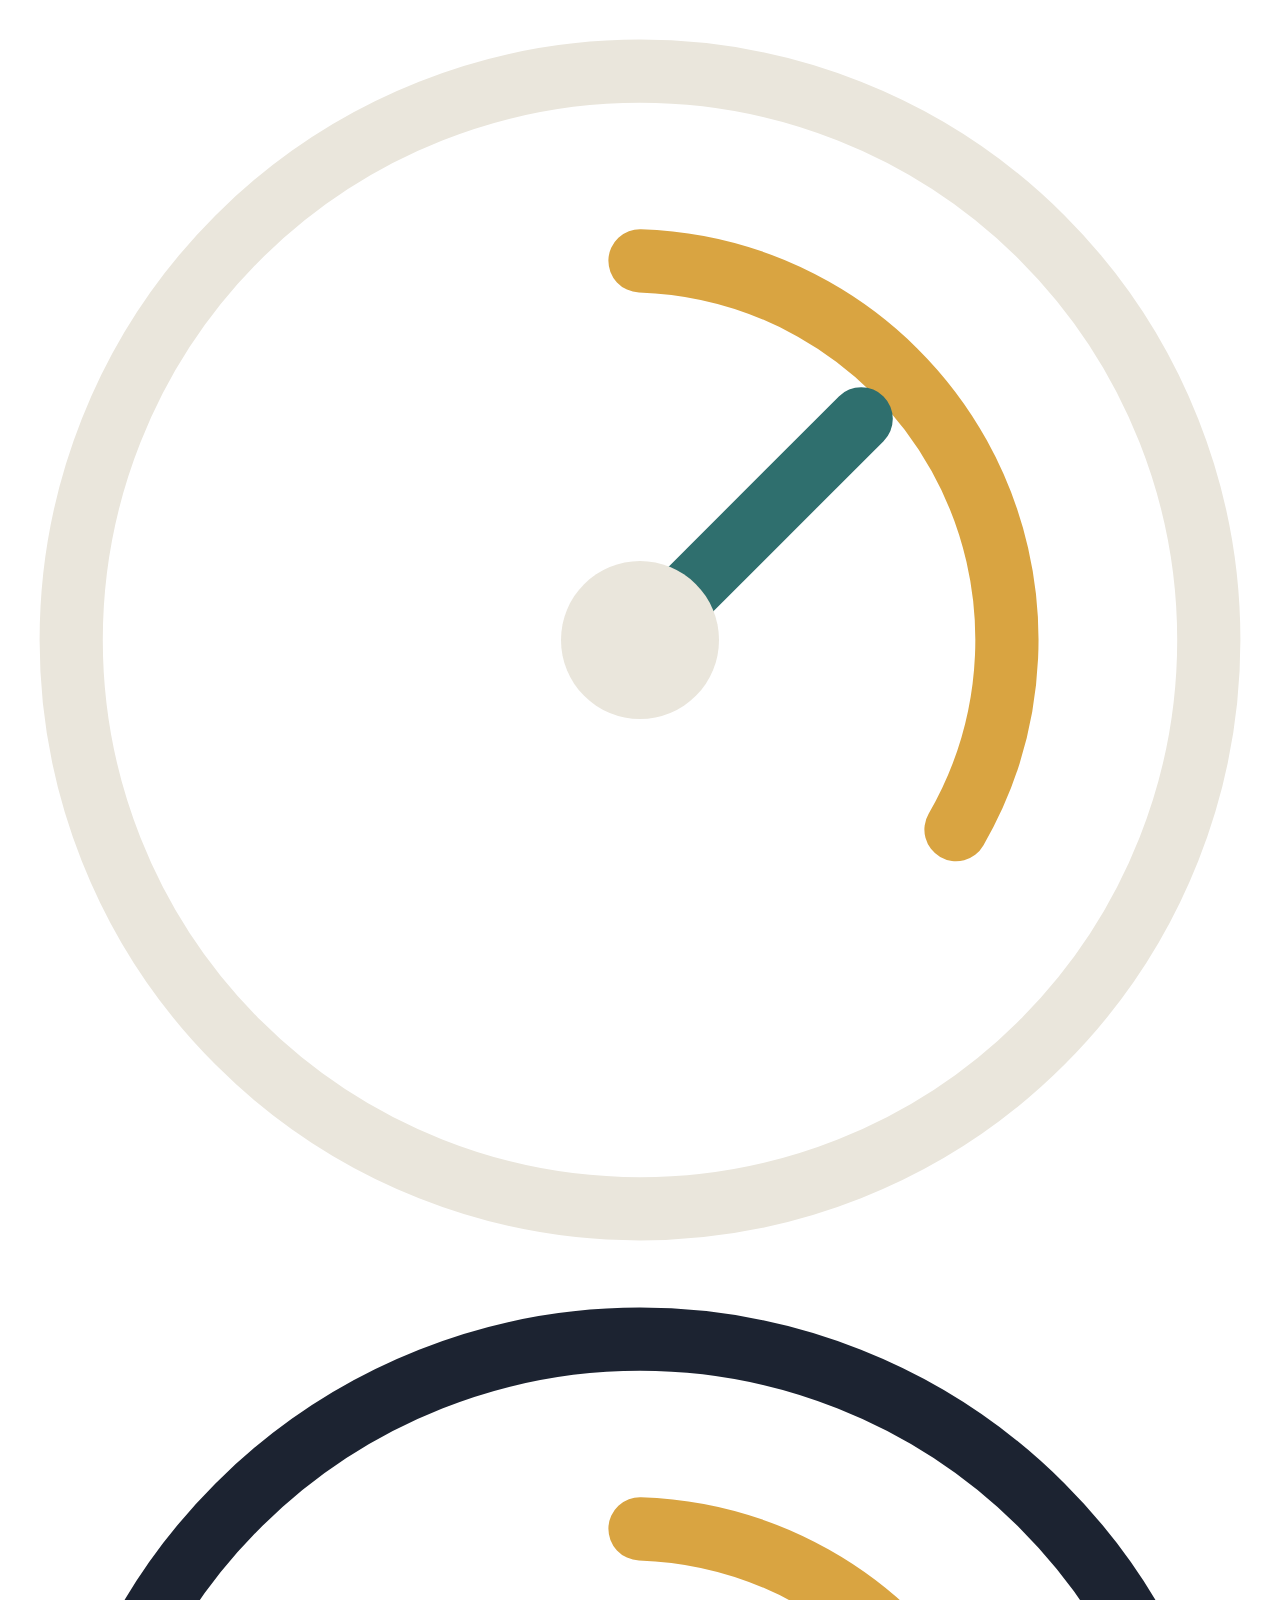
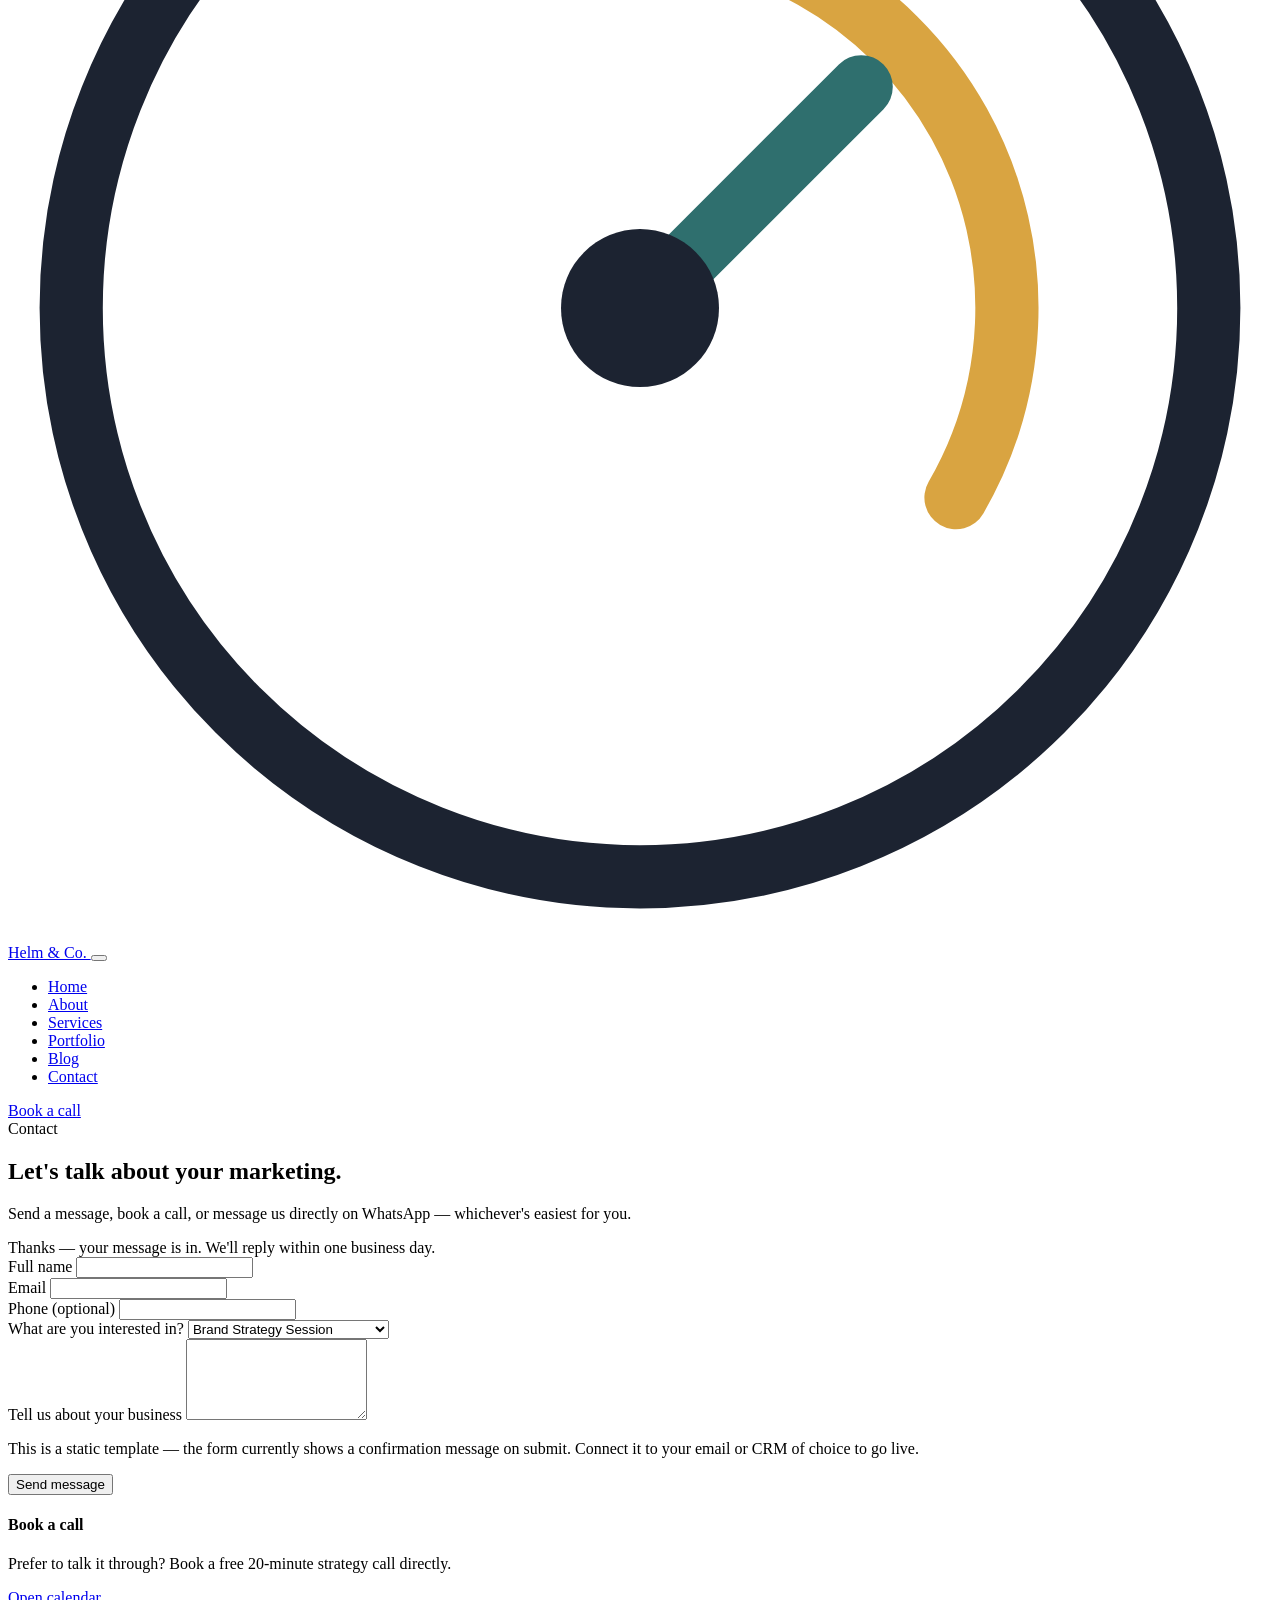
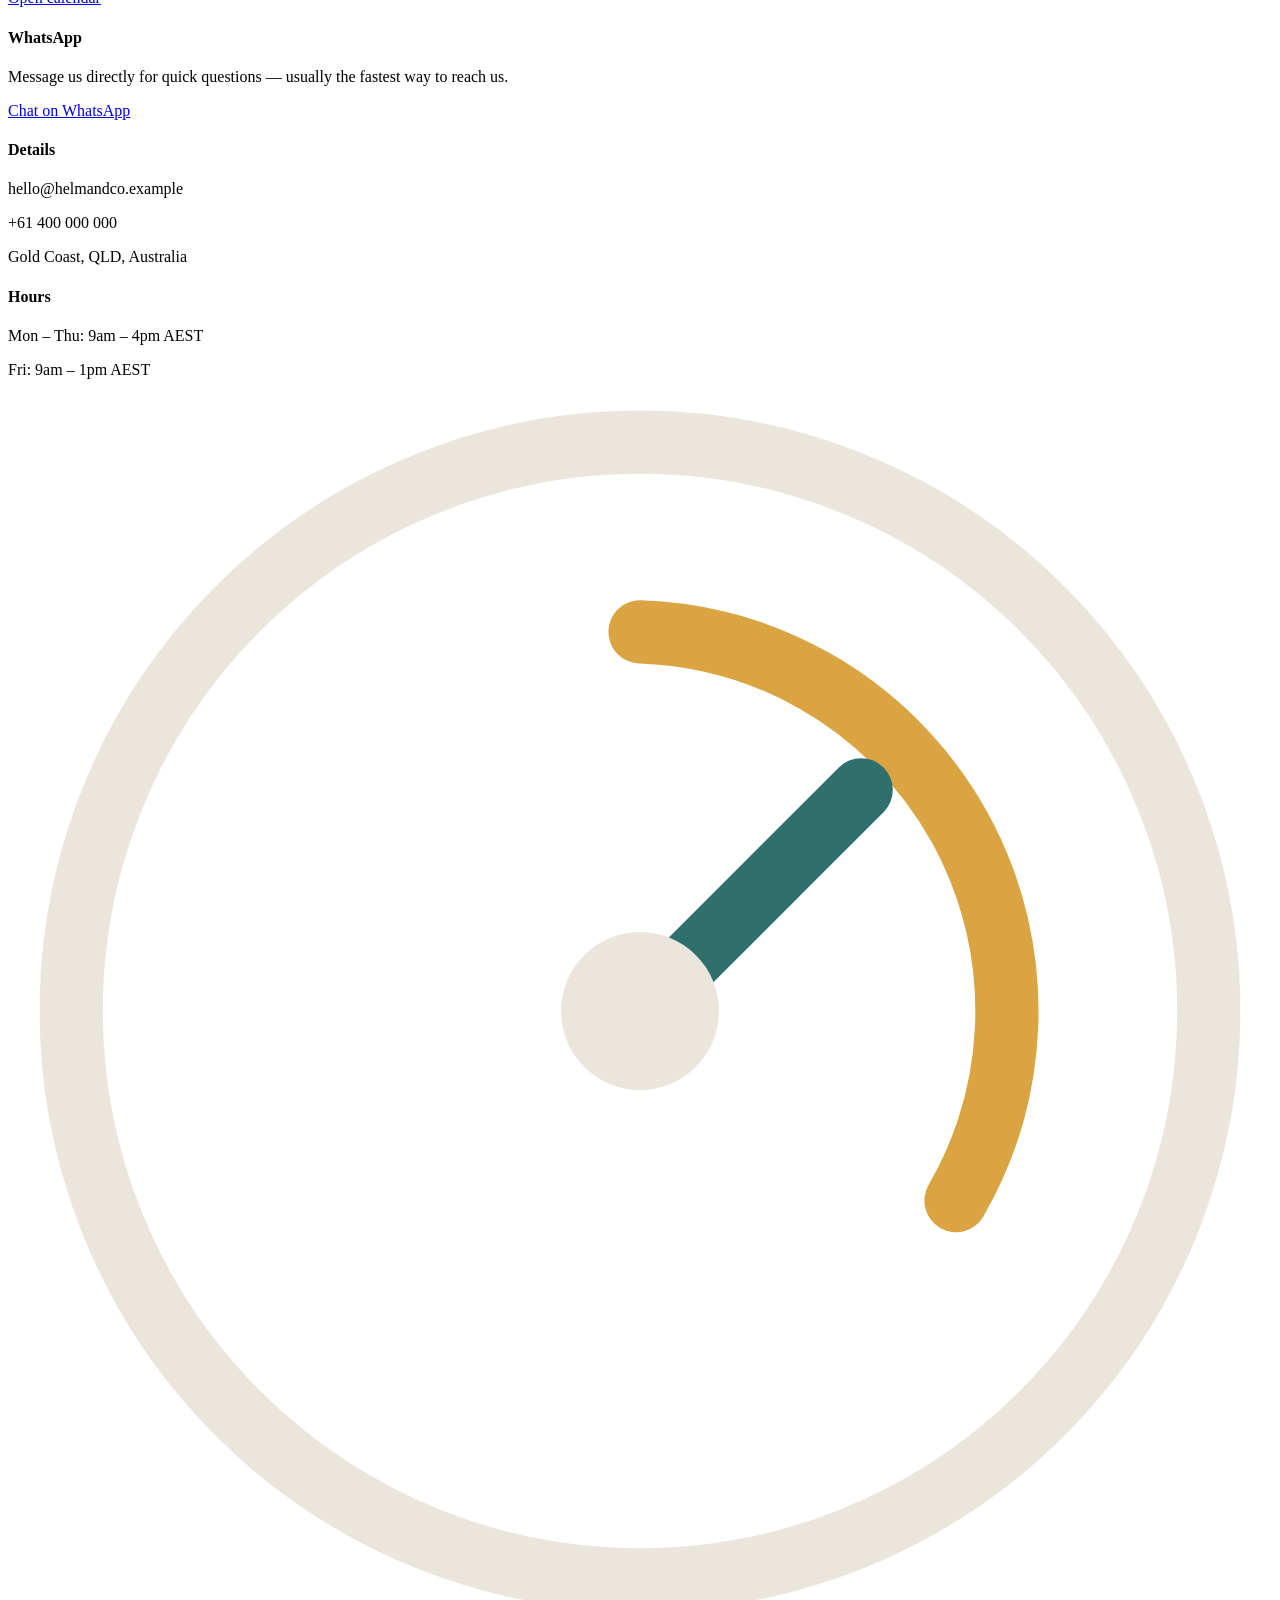
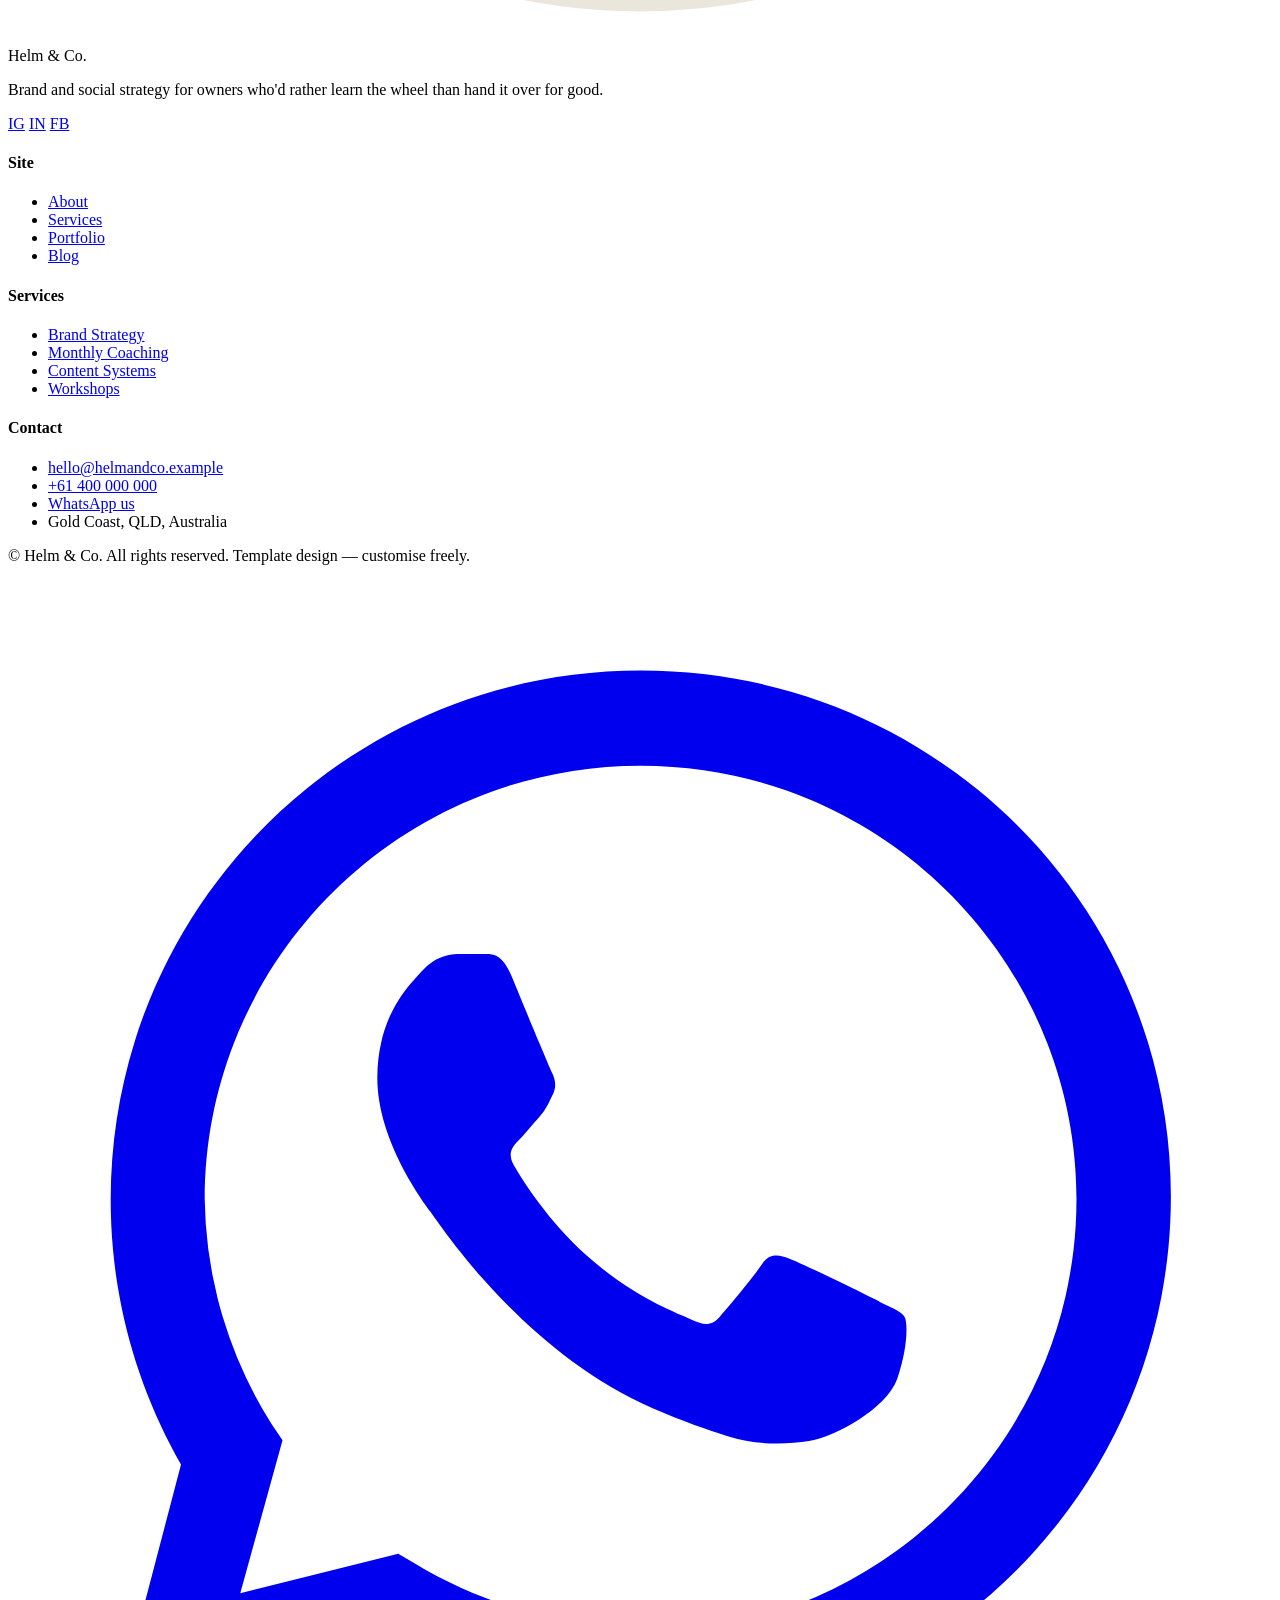
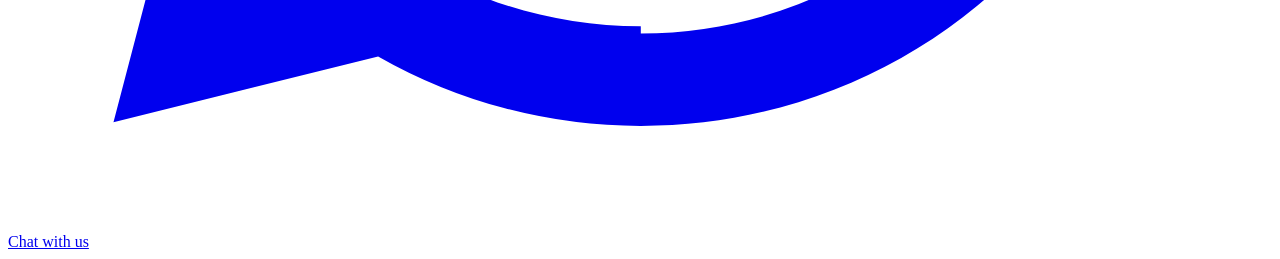
==== contact.html @ 7a627c82 "Add files via upload" ====
<!doctype html>
<html lang="en">
<head>
<meta charset="UTF-8">
<meta name="viewport" content="width=device-width, initial-scale=1.0">
<title>Contact — Helm & Co.</title>
<meta name="description" content="Book a strategy call, send a message, or chat with Helm & Co. on WhatsApp.">
<link rel="preconnect" href="https://fonts.googleapis.com">
<link rel="preconnect" href="https://fonts.gstatic.com" crossorigin>
<link href="https://fonts.googleapis.com/css2?family=Fraunces:opsz,wght@9..144,400..600&family=Inter:wght@400;500;600&family=IBM+Plex+Mono:wght@400;500&display=swap" rel="stylesheet">
<link rel="stylesheet" href="css/styles.css">
<link rel="stylesheet" href="css/motion.css">
</head>
<body>


<div class="curtain" aria-hidden="true">
  <svg class="curtain-mark" viewBox="0 0 40 40" fill="none" xmlns="http://www.w3.org/2000/svg">
    <circle cx="20" cy="20" r="18" stroke="#EAE6DC" stroke-width="2"/>
    <path d="M20 8 A12 12 0 0 1 30 26" stroke="#D9A441" stroke-width="2" stroke-linecap="round"/>
    <line x1="20" y1="20" x2="27" y2="13" stroke="#2F6F6E" stroke-width="2" stroke-linecap="round"/>
    <circle cx="20" cy="20" r="2.5" fill="#EAE6DC"/>
  </svg>
</div>
<header class="site-header">
  <nav class="nav">
    <a href="index.html" class="brand">
      <svg class="brand-mark" viewBox="0 0 40 40" fill="none" xmlns="http://www.w3.org/2000/svg">
        <circle cx="20" cy="20" r="18" stroke="#1C2331" stroke-width="2"/>
        <path d="M20 8 A12 12 0 0 1 30 26" stroke="#D9A441" stroke-width="2" stroke-linecap="round"/>
        <line x1="20" y1="20" x2="27" y2="13" stroke="#2F6F6E" stroke-width="2" stroke-linecap="round"/>
        <circle cx="20" cy="20" r="2.5" fill="#1C2331"/>
      </svg>
      Helm&nbsp;&amp;&nbsp;Co.
    </a>
    <button class="nav-toggle" aria-label="Toggle menu" aria-expanded="false"><span></span></button>
    <ul class="nav-links">
      <li><a href="index.html">Home</a></li>
      <li><a href="about.html">About</a></li>
      <li><a href="services.html">Services</a></li>
      <li><a href="portfolio.html">Portfolio</a></li>
      <li><a href="blog.html">Blog</a></li>
      <li><a href="contact.html" aria-current="page">Contact</a></li>
    </ul>
    <div class="nav-actions"><a href="contact.html" class="btn btn-primary nav-cta">Book a call</a></div>
  </nav>
</header>

<main>
  <section class="page-header">
    <div class="container">
      <span class="breadcrumb">Contact</span>
      <h1>Let's talk about your marketing.</h1>
      <p class="lede">Send a message, book a call, or message us directly on WhatsApp — whichever's easiest for you.</p>
    </div>
  </section>

  <section>
    <div class="container contact-grid">
      <div>
        <div id="form-success" class="form-success" role="status">Thanks — your message is in. We'll reply within one business day.</div>
        <form id="contact-form" novalidate>
          <div class="form-field">
            <label for="name">Full name</label>
            <input type="text" id="name" name="name" required autocomplete="name">
          </div>
          <div class="form-field">
            <label for="email">Email</label>
            <input type="email" id="email" name="email" required autocomplete="email">
          </div>
          <div class="form-field">
            <label for="phone">Phone (optional)</label>
            <input type="tel" id="phone" name="phone" autocomplete="tel">
          </div>
          <div class="form-field">
            <label for="interest">What are you interested in?</label>
            <select id="interest" name="interest">
              <option>Brand Strategy Session</option>
              <option>Monthly Coaching</option>
              <option>Content Systems &amp; Templates</option>
              <option>Marketing Audit</option>
              <option>Done-With-You Campaign</option>
              <option>Team Workshop</option>
              <option>Not sure yet</option>
            </select>
          </div>
          <div class="form-field">
            <label for="message">Tell us about your business</label>
            <textarea id="message" name="message" rows="5" required></textarea>
          </div>
          <p class="form-note">This is a static template — the form currently shows a confirmation message on submit. Connect it to your email or CRM of choice to go live.</p>
          <button type="submit" class="btn btn-primary btn-block">Send message</button>
        </form>
      </div>

      <div>
        <div class="info-card">
          <h4>Book a call</h4>
          <p>Prefer to talk it through? Book a free 20-minute strategy call directly.</p>
          <a href="#" class="btn btn-gold btn-block">Open calendar</a>
        </div>
        <div class="info-card">
          <h4>WhatsApp</h4>
          <p>Message us directly for quick questions — usually the fastest way to reach us.</p>
          <a href="https://wa.me/61400000000?text=Hi%20Helm%20%26%20Co.%2C%20I%27d%20like%20to%20chat%20about%20my%20marketing." class="btn btn-whatsapp btn-block" target="_blank" rel="noopener">Chat on WhatsApp</a>
        </div>
        <div class="info-card">
          <h4>Details</h4>
          <p style="margin-bottom:0.4em;">hello@helmandco.example</p>
          <p style="margin-bottom:0.4em;">+61 400 000 000</p>
          <p style="margin-bottom:0;">Gold Coast, QLD, Australia</p>
        </div>
        <div class="info-card">
          <h4>Hours</h4>
          <p style="margin-bottom:0.3em;">Mon – Thu: 9am – 4pm AEST</p>
          <p style="margin-bottom:0;">Fri: 9am – 1pm AEST</p>
        </div>
      </div>
    </div>
  </section>
</main>

<footer class="site-footer">
  <div class="container footer-grid">
    <div>
      <div class="brand" style="color: var(--stone); margin-bottom: 1rem;">
        <svg class="brand-mark" viewBox="0 0 40 40" fill="none" xmlns="http://www.w3.org/2000/svg">
          <circle cx="20" cy="20" r="18" stroke="#EAE6DC" stroke-width="2"/>
          <path d="M20 8 A12 12 0 0 1 30 26" stroke="#D9A441" stroke-width="2" stroke-linecap="round"/>
          <line x1="20" y1="20" x2="27" y2="13" stroke="#2F6F6E" stroke-width="2" stroke-linecap="round"/>
          <circle cx="20" cy="20" r="2.5" fill="#EAE6DC"/>
        </svg>
        Helm &amp; Co.
      </div>
      <p>Brand and social strategy for owners who'd rather learn the wheel than hand it over for good.</p>
      <div class="social-row">
        <a href="#" aria-label="Instagram">IG</a>
        <a href="#" aria-label="LinkedIn">IN</a>
        <a href="#" aria-label="Facebook">FB</a>
      </div>
    </div>
    <div>
      <h4>Site</h4>
      <ul class="footer-links">
        <li><a href="about.html">About</a></li>
        <li><a href="services.html">Services</a></li>
        <li><a href="portfolio.html">Portfolio</a></li>
        <li><a href="blog.html">Blog</a></li>
      </ul>
    </div>
    <div>
      <h4>Services</h4>
      <ul class="footer-links">
        <li><a href="services.html">Brand Strategy</a></li>
        <li><a href="services.html">Monthly Coaching</a></li>
        <li><a href="services.html">Content Systems</a></li>
        <li><a href="services.html">Workshops</a></li>
      </ul>
    </div>
    <div>
      <h4>Contact</h4>
      <ul class="footer-links">
        <li><a href="mailto:hello@helmandco.example">hello@helmandco.example</a></li>
        <li><a href="tel:+61400000000">+61 400 000 000</a></li>
        <li><a href="https://wa.me/61400000000" target="_blank" rel="noopener">WhatsApp us</a></li>
        <li>Gold Coast, QLD, Australia</li>
      </ul>
    </div>
  </div>
  <div class="container footer-bottom">
    <span>© <span id="year"></span> Helm &amp; Co. All rights reserved.</span>
    <span>Template design — customise freely.</span>
  </div>
</footer>

<a class="whatsapp-float" href="https://wa.me/61400000000?text=Hi%20Helm%20%26%20Co.%2C%20I%27d%20like%20to%20chat%20about%20my%20marketing." target="_blank" rel="noopener" aria-label="Chat on WhatsApp">
  <svg viewBox="0 0 32 32" fill="currentColor"><path d="M16.02 2.67C8.6 2.67 2.6 8.66 2.6 16.07c0 2.44.65 4.72 1.78 6.7L2.67 29.3l6.7-1.67a13.4 13.4 0 006.65 1.76c7.43 0 13.42-6 13.42-13.4S23.45 2.67 16.02 2.67zm0 24.2c-2.1 0-4.05-.58-5.73-1.6l-.41-.24-4 1 1.07-3.87-.27-.4a10.9 10.9 0 01-1.7-5.7c0-6.05 4.93-10.98 11.04-10.98 6.1 0 11.03 4.93 11.03 10.98 0 6.06-4.93 10.99-11.03 10.99zm6.03-8.23c-.33-.17-1.95-.96-2.25-1.07-.3-.11-.52-.17-.74.17-.22.33-.85 1.07-1.04 1.29-.19.22-.38.24-.71.08-.33-.17-1.4-.51-2.66-1.63-.98-.87-1.65-1.95-1.84-2.28-.19-.33-.02-.5.15-.67.15-.15.33-.38.5-.57.17-.19.22-.33.33-.55.11-.22.06-.41-.03-.58-.08-.17-.74-1.77-1.01-2.42-.27-.64-.54-.55-.74-.56h-.63c-.22 0-.58.08-.88.41-.3.33-1.15 1.12-1.15 2.73 0 1.6 1.18 3.16 1.34 3.38.17.22 2.32 3.55 5.63 4.98.79.34 1.4.55 1.88.7.79.25 1.51.21 2.08.13.63-.1 1.95-.8 2.23-1.57.27-.77.27-1.43.19-1.57-.08-.14-.3-.22-.63-.38z"/></svg>
  <span class="wa-text">Chat with us</span>
</a>

<script src="js/script.js"></script>
<script src="js/motion.js"></script>
</body>
</html>
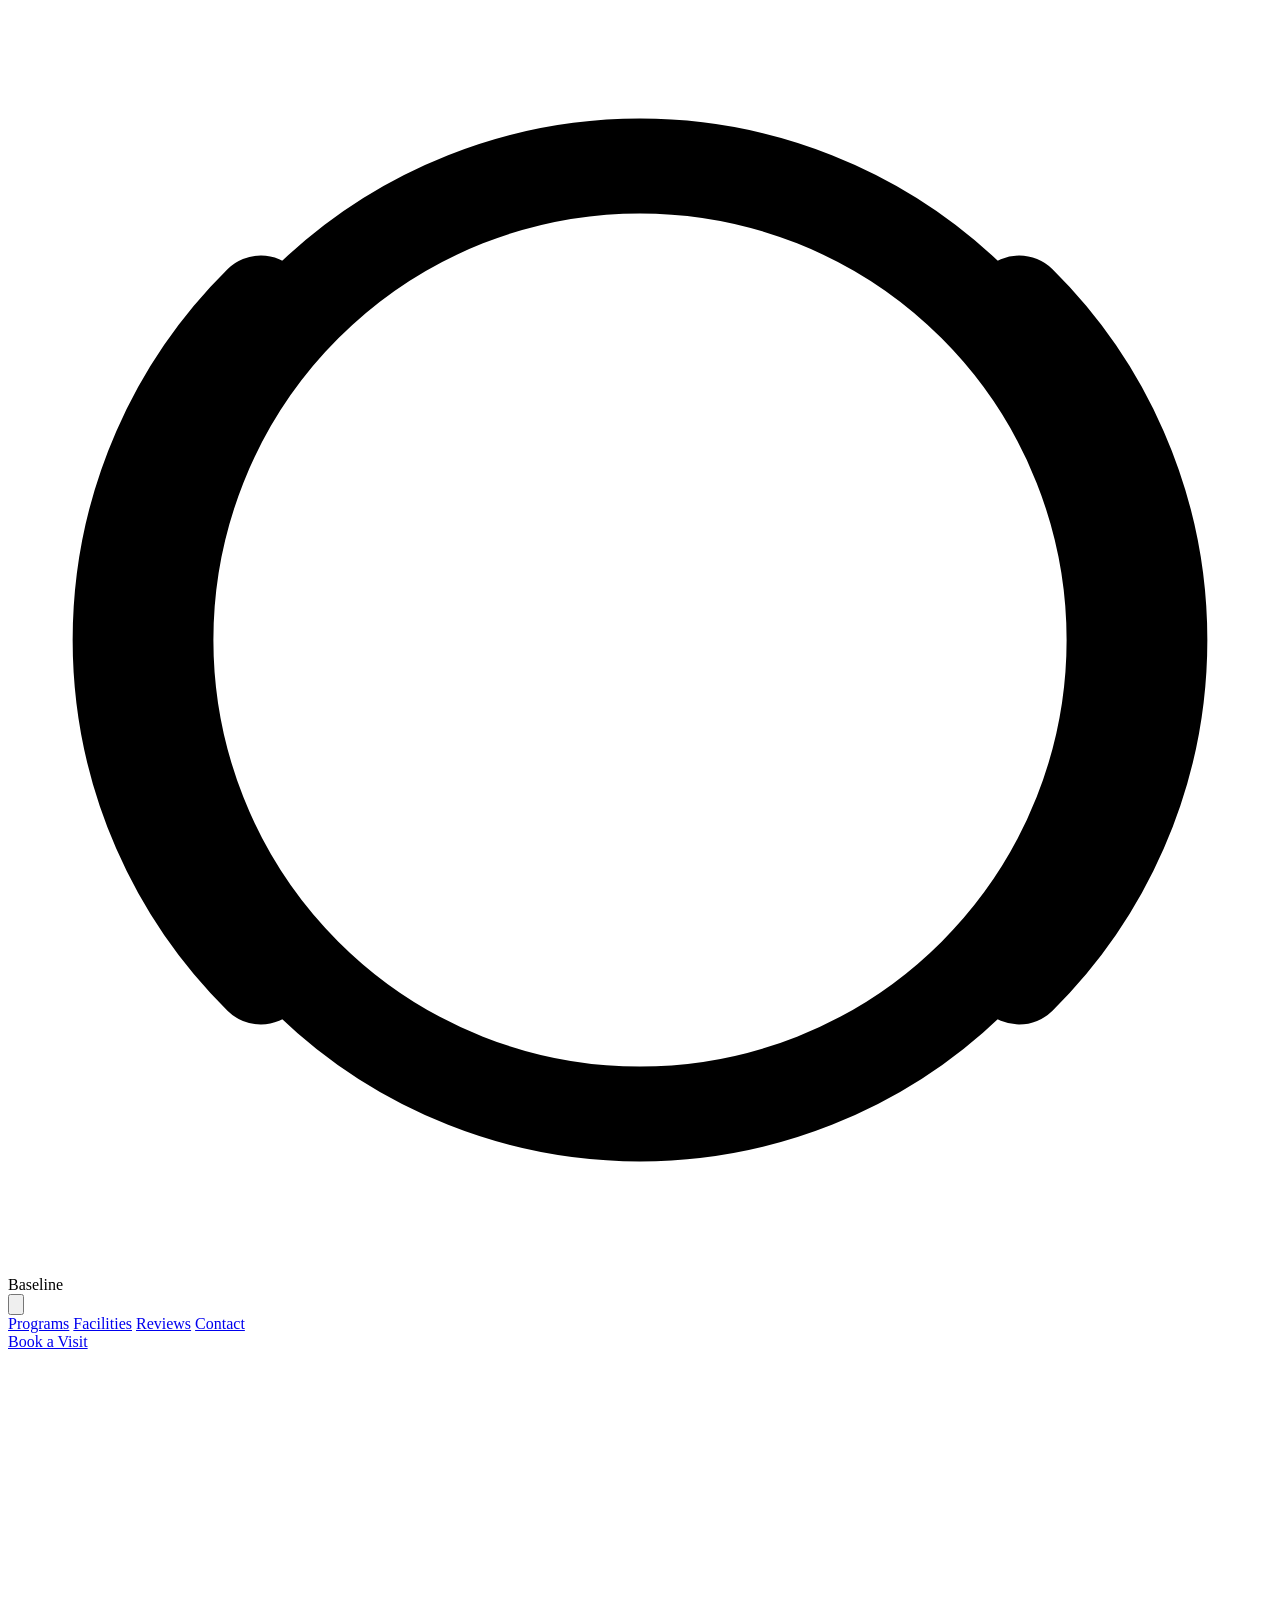
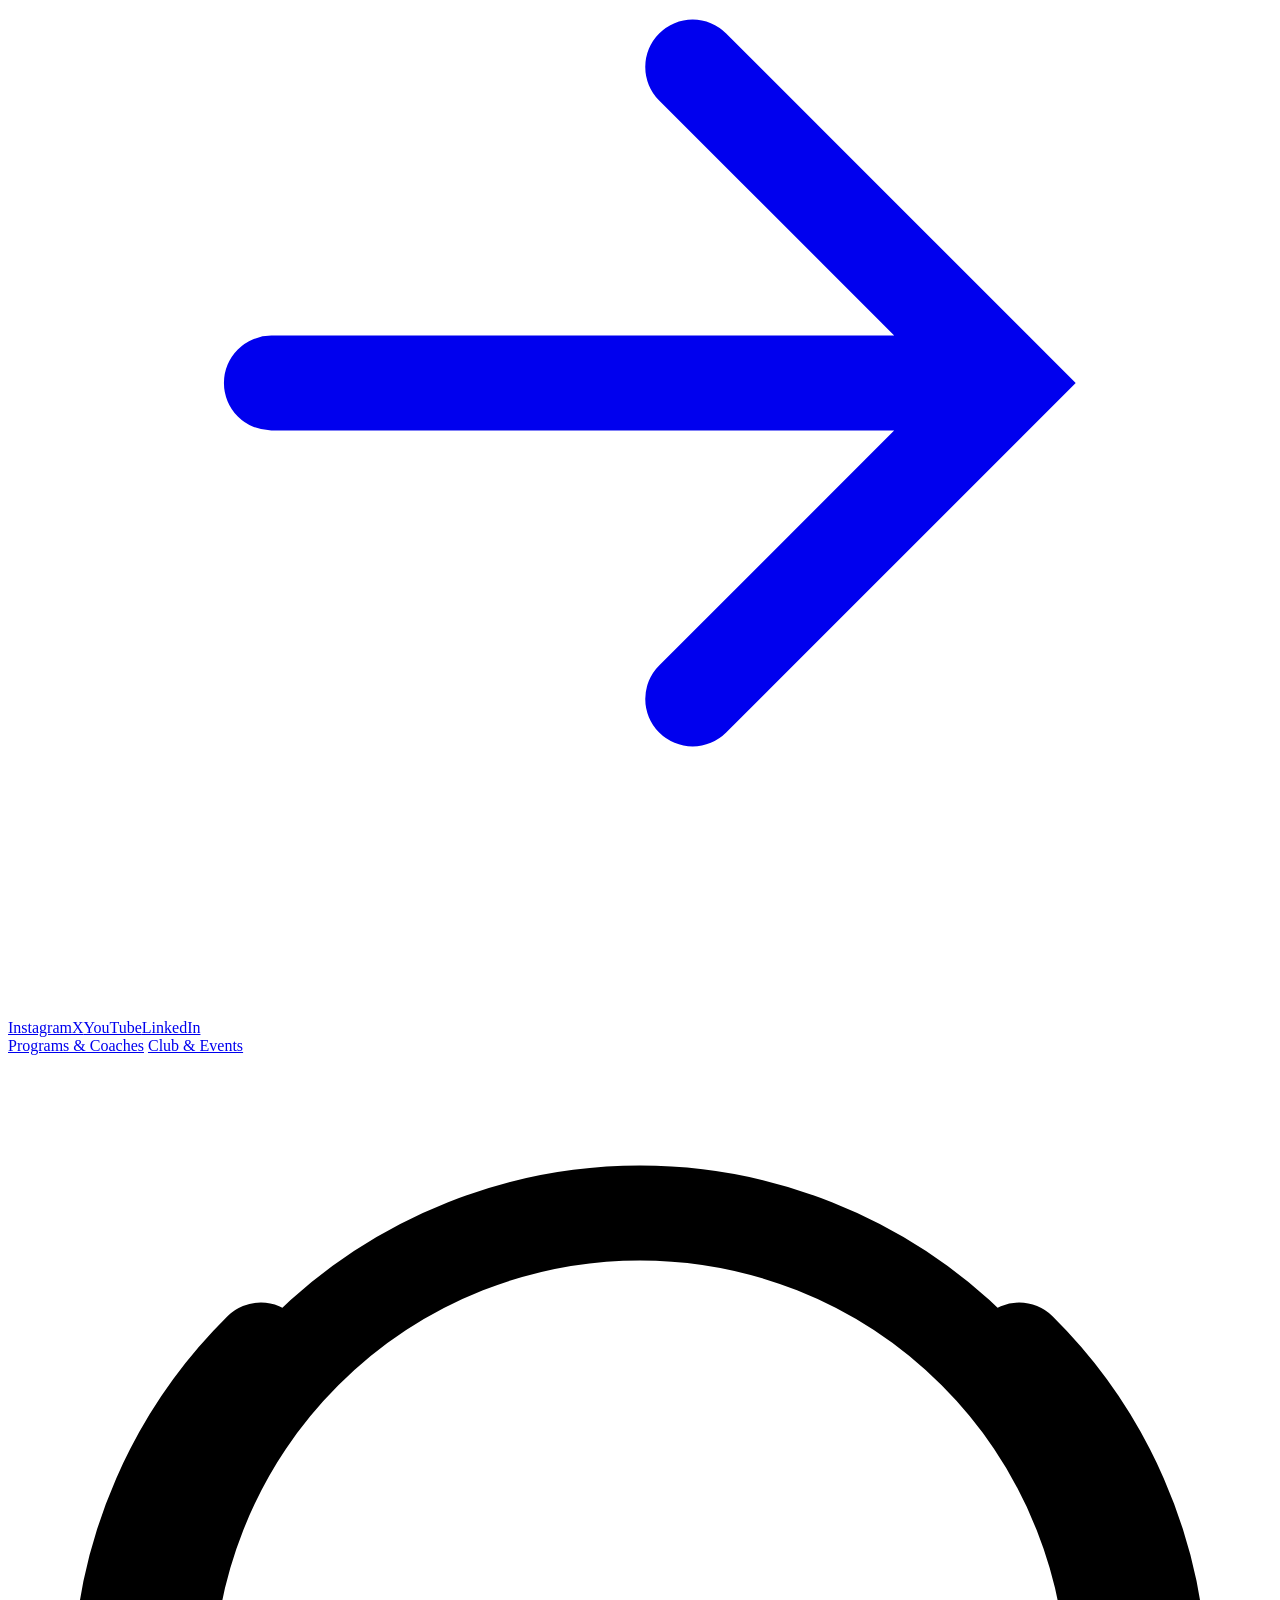
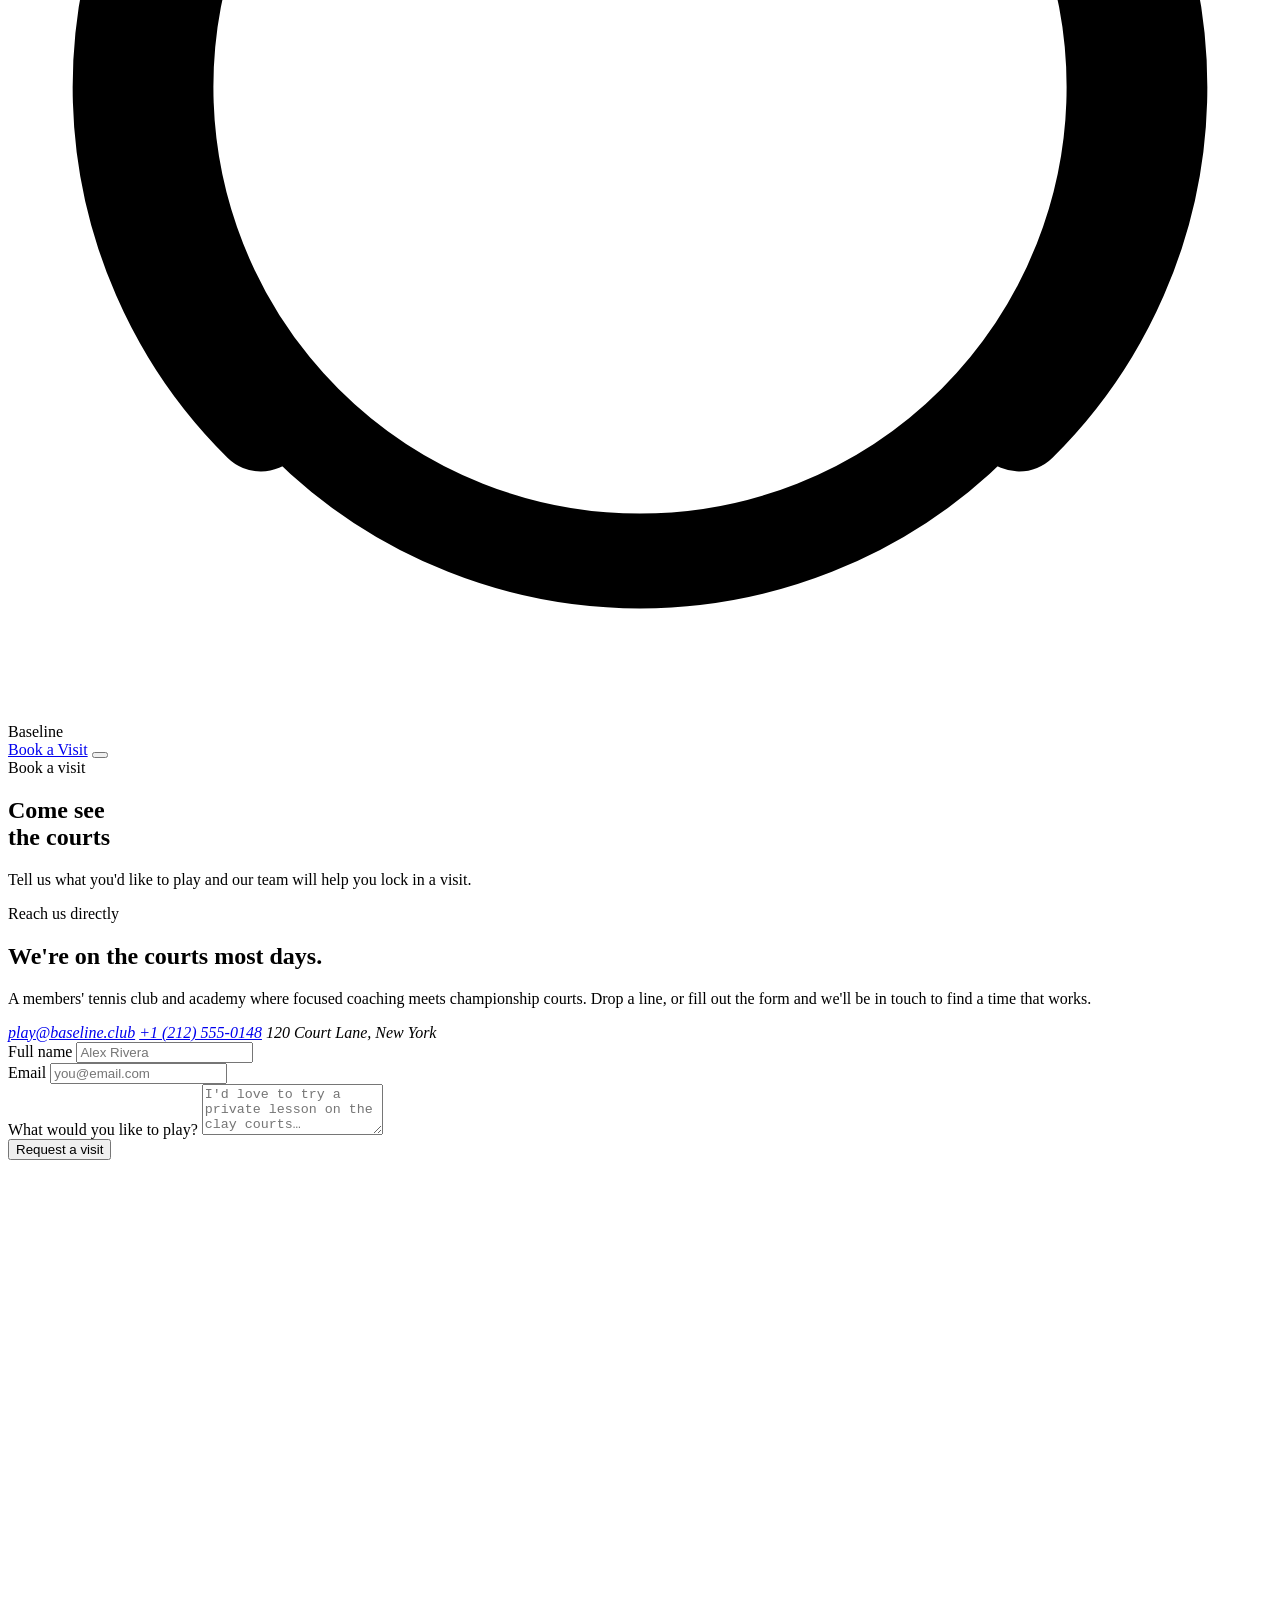
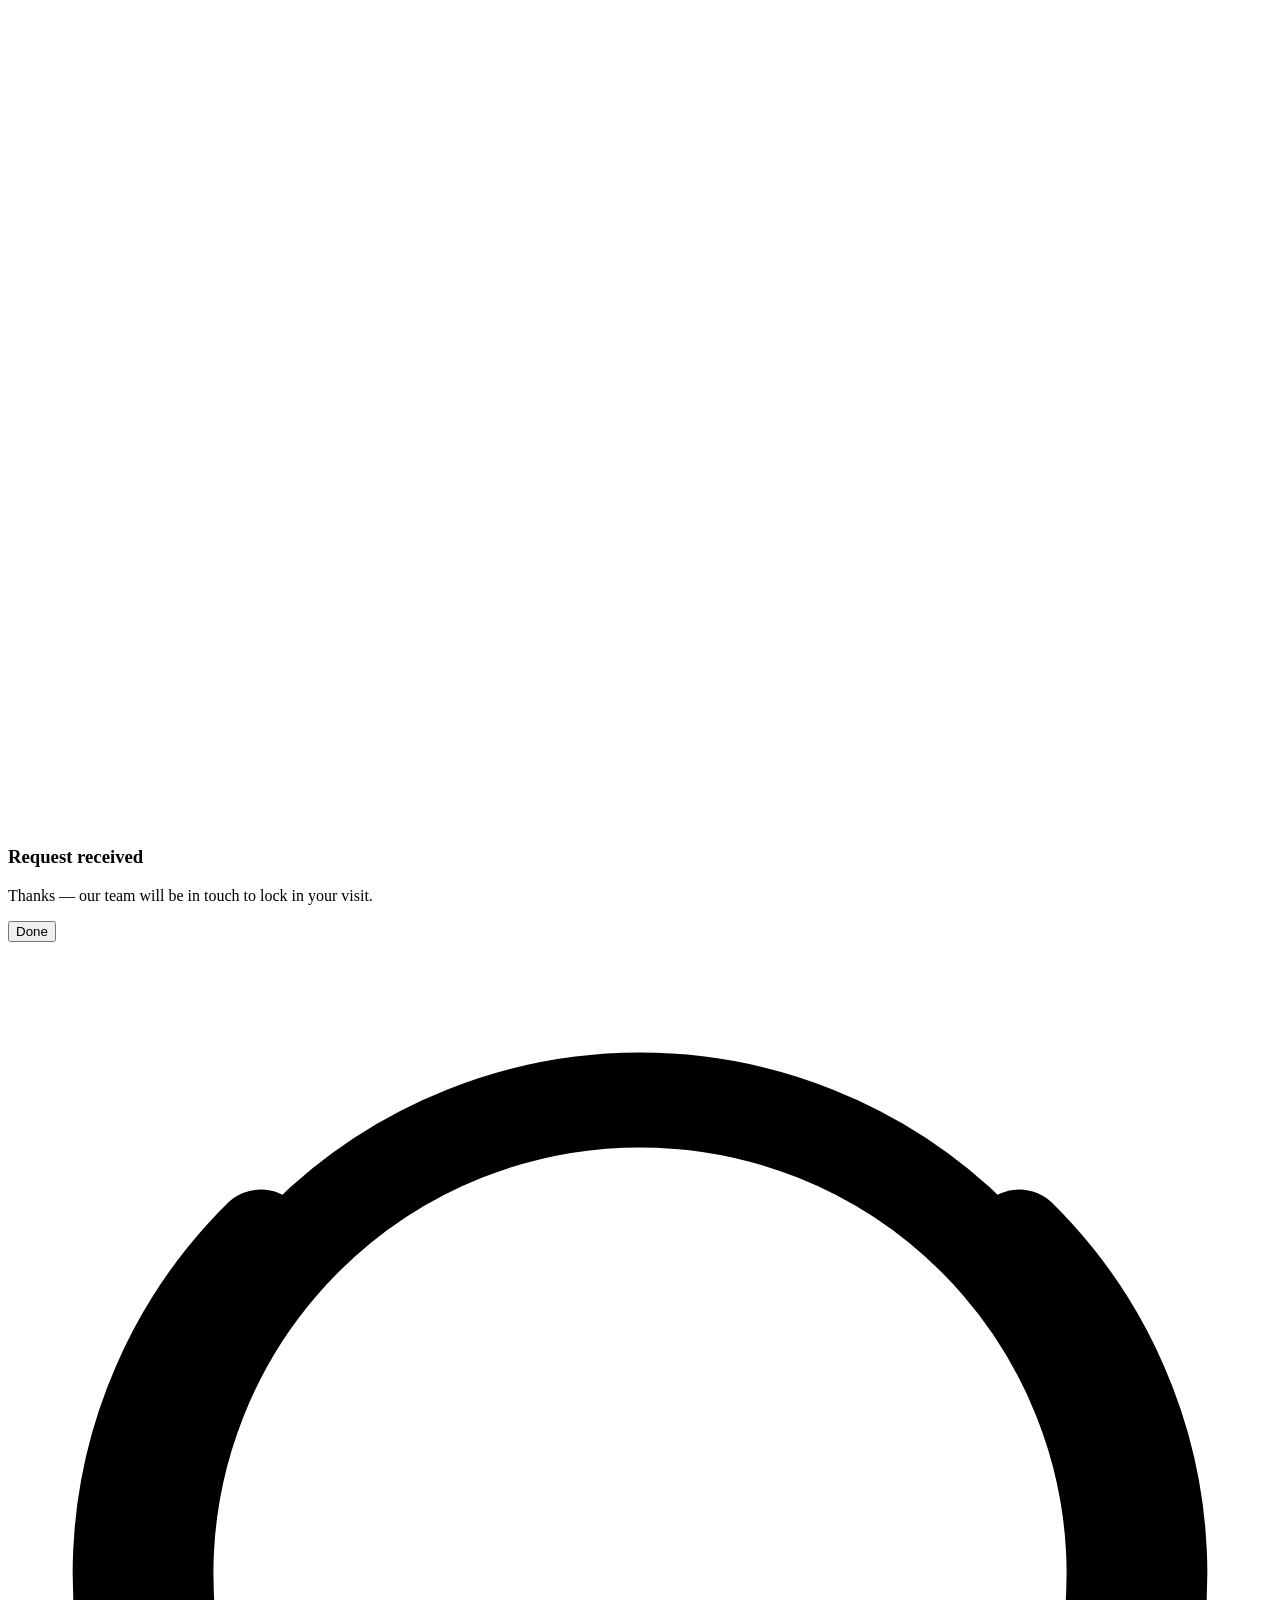
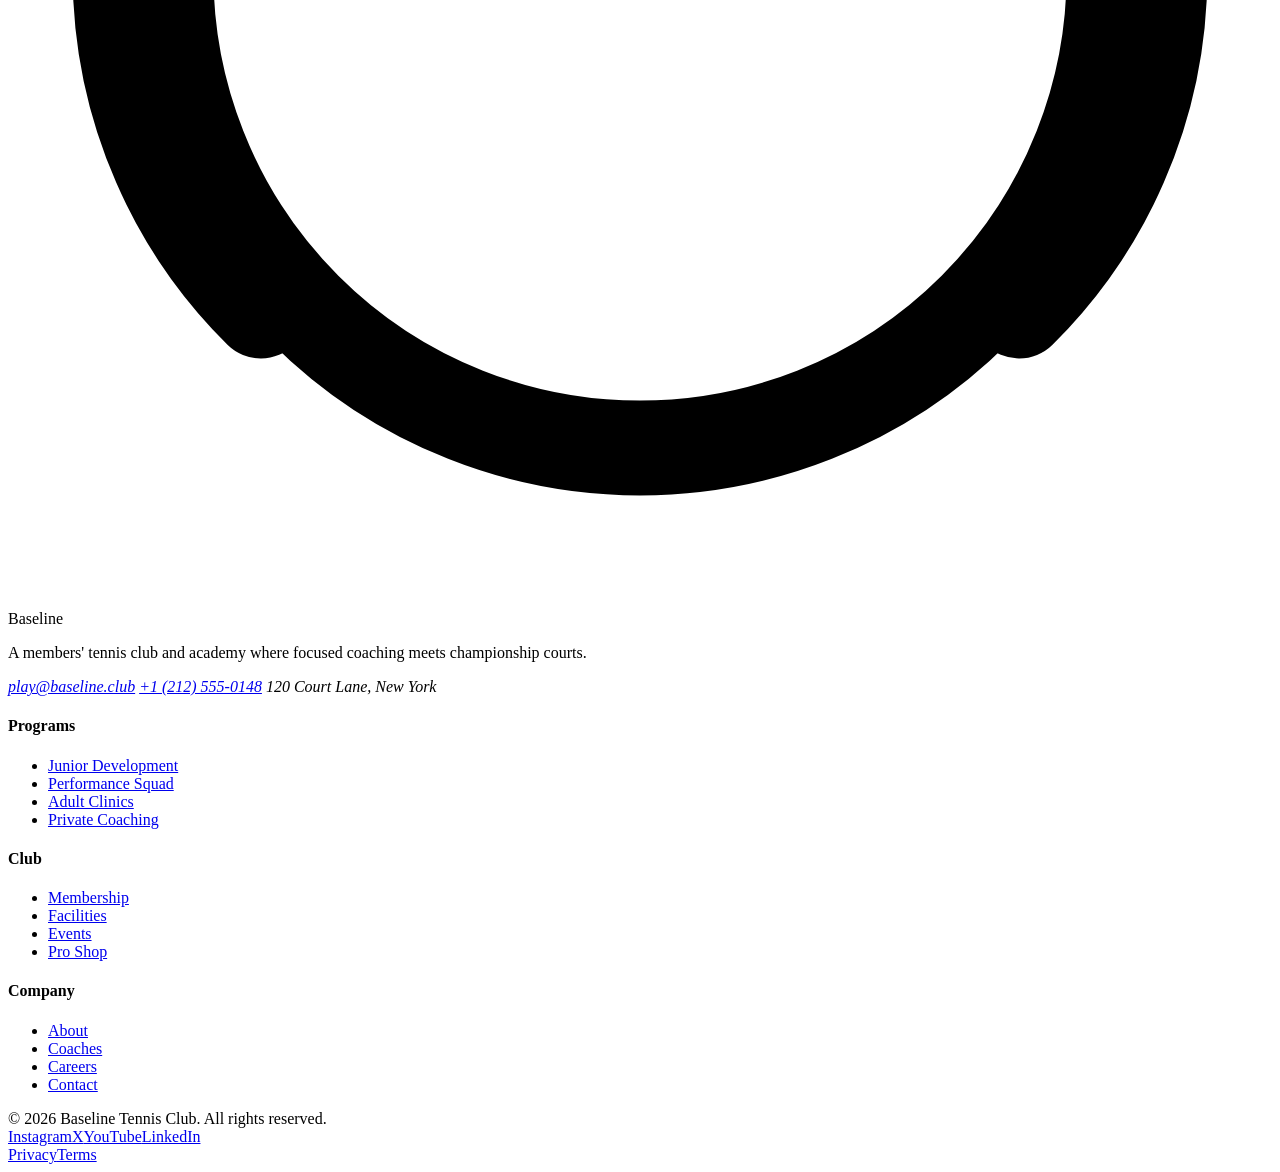
==== commit 5376e1de: "Add files via upload" ====
--- a/contact.html
+++ b/contact.html
@@ -1,184 +1,199 @@
 <!doctype html>
 <html lang="en">
 <head>
-<meta charset="UTF-8">
-<meta name="viewport" content="width=device-width, initial-scale=1.0">
-<title>Contact — Helm & Co.</title>
-<meta name="description" content="Book a strategy call, send a message, or chat with Helm & Co. on WhatsApp.">
+<meta charset="utf-8">
+<meta name="viewport" content="width=device-width, initial-scale=1">
+<title>Book a Visit — Baseline Tennis Club</title>
+<meta name="description" content="Come see the courts at Baseline Tennis Club & Academy.">
 <link rel="preconnect" href="https://fonts.googleapis.com">
-<link rel="preconnect" href="https://fonts.gstatic.com" crossorigin>
-<link href="https://fonts.googleapis.com/css2?family=Fraunces:opsz,wght@9..144,400..600&family=Inter:wght@400;500;600&family=IBM+Plex+Mono:wght@400;500&display=swap" rel="stylesheet">
-<link rel="stylesheet" href="css/styles.css">
-<link rel="stylesheet" href="css/motion.css">
+<link href="https://fonts.googleapis.com/css2?family=Onest:wght@400;500&display=swap" rel="stylesheet">
+<link rel="stylesheet" href="css/style.css">
+<script type="importmap">
+{ "imports": { "lenis": "https://cdn.jsdelivr.net/npm/lenis@1.1.18/+esm" } }
+</script>
 </head>
 <body>
 
-
-<div class="curtain" aria-hidden="true">
-  <svg class="curtain-mark" viewBox="0 0 40 40" fill="none" xmlns="http://www.w3.org/2000/svg">
-    <circle cx="20" cy="20" r="18" stroke="#EAE6DC" stroke-width="2"/>
-    <path d="M20 8 A12 12 0 0 1 30 26" stroke="#D9A441" stroke-width="2" stroke-linecap="round"/>
-    <line x1="20" y1="20" x2="27" y2="13" stroke="#2F6F6E" stroke-width="2" stroke-linecap="round"/>
-    <circle cx="20" cy="20" r="2.5" fill="#EAE6DC"/>
-  </svg>
+<div class="menu-overlay">
+  <div class="backdrop"></div>
+  <div class="menu-panel">
+    <div class="menu-inner">
+      <div class="menu-top">
+        <div class="brand" style="flex:none;">
+          <svg viewBox="0 0 24 24" fill="none" stroke="currentColor" stroke-width="1.8" stroke-linecap="round"><circle cx="12" cy="12" r="9"/><path d="M4.8 5.6A9 9 0 0 0 4.8 18.4"/><path d="M19.2 5.6a9 9 0 0 1 0 12.8"/></svg>
+          Baseline
+        </div>
+        <button class="menu-close" data-close-menu aria-label="Close menu">
+          <svg viewBox="0 0 24 24" fill="none" stroke="currentColor" stroke-width="1.8" stroke-linecap="round"><path d="M6 6l12 12M18 6L6 18"/></svg>
+        </button>
+      </div>
+      <nav class="menu-nav">
+        <a href="programs.html" data-nav-link>Programs</a>
+        <a href="facilities.html" data-nav-link>Facilities</a>
+        <a href="testimonials.html" data-nav-link>Reviews</a>
+        <a href="contact.html" data-nav-link>Contact</a>
+      </nav>
+      <div class="menu-bottom">
+        <a class="pill-btn light" href="contact.html">
+          Book a Visit
+          <svg viewBox="0 0 24 24" fill="none" stroke="currentColor" stroke-width="1.8" stroke-linecap="round"><path d="M5 12h14M13 6l6 6-6 6"/></svg>
+        </a>
+        <nav class="menu-social">
+          <a href="#instagram">Instagram</a><a href="#x">X</a><a href="#youtube">YouTube</a><a href="#linkedin">LinkedIn</a>
+        </nav>
+      </div>
+    </div>
+  </div>
 </div>
-<header class="site-header">
-  <nav class="nav">
-    <a href="index.html" class="brand">
-      <svg class="brand-mark" viewBox="0 0 40 40" fill="none" xmlns="http://www.w3.org/2000/svg">
-        <circle cx="20" cy="20" r="18" stroke="#1C2331" stroke-width="2"/>
-        <path d="M20 8 A12 12 0 0 1 30 26" stroke="#D9A441" stroke-width="2" stroke-linecap="round"/>
-        <line x1="20" y1="20" x2="27" y2="13" stroke="#2F6F6E" stroke-width="2" stroke-linecap="round"/>
-        <circle cx="20" cy="20" r="2.5" fill="#1C2331"/>
-      </svg>
-      Helm&nbsp;&amp;&nbsp;Co.
-    </a>
-    <button class="nav-toggle" aria-label="Toggle menu" aria-expanded="false"><span></span></button>
-    <ul class="nav-links">
-      <li><a href="index.html">Home</a></li>
-      <li><a href="about.html">About</a></li>
-      <li><a href="services.html">Services</a></li>
-      <li><a href="portfolio.html">Portfolio</a></li>
-      <li><a href="blog.html">Blog</a></li>
-      <li><a href="contact.html" aria-current="page">Contact</a></li>
-    </ul>
-    <div class="nav-actions"><a href="contact.html" class="btn btn-primary nav-cta">Book a call</a></div>
-  </nav>
-</header>
 
 <main>
-  <section class="page-header">
-    <div class="container">
-      <span class="breadcrumb">Contact</span>
-      <h1>Let's talk about your marketing.</h1>
-      <p class="lede">Send a message, book a call, or message us directly on WhatsApp — whichever's easiest for you.</p>
-    </div>
+  <section class="page-hero">
+    <header class="site-header on-dark" style="padding:0;">
+      <nav class="nav-left">
+        <a href="programs.html">Programs & Coaches</a>
+        <a href="facilities.html">Club & Events</a>
+      </nav>
+      <div class="brand">
+        <svg viewBox="0 0 24 24" fill="none" stroke="currentColor" stroke-width="1.8" stroke-linecap="round"><circle cx="12" cy="12" r="9"/><path d="M4.8 5.6A9 9 0 0 0 4.8 18.4"/><path d="M19.2 5.6a9 9 0 0 1 0 12.8"/></svg>
+        Baseline
+      </div>
+      <div class="nav-right">
+        <a class="book-visit-link current-page" href="contact.html">Book a Visit</a>
+        <button class="burger" data-open-menu aria-label="Open menu">
+          <span class="bars"><span></span><span></span></span>
+        </button>
+      </div>
+    </header>
+    <div class="eyebrow light">Book a visit</div>
+    <h1 data-stack>
+      <span class="stack-line">Come see</span><br>
+      <span class="stack-line">the courts</span>
+    </h1>
+    <p>Tell us what you'd like to play and our team will help you lock in a visit.</p>
   </section>
 
-  <section>
-    <div class="container contact-grid">
-      <div>
-        <div id="form-success" class="form-success" role="status">Thanks — your message is in. We'll reply within one business day.</div>
-        <form id="contact-form" novalidate>
-          <div class="form-field">
-            <label for="name">Full name</label>
-            <input type="text" id="name" name="name" required autocomplete="name">
-          </div>
-          <div class="form-field">
-            <label for="email">Email</label>
-            <input type="email" id="email" name="email" required autocomplete="email">
-          </div>
-          <div class="form-field">
-            <label for="phone">Phone (optional)</label>
-            <input type="tel" id="phone" name="phone" autocomplete="tel">
-          </div>
-          <div class="form-field">
-            <label for="interest">What are you interested in?</label>
-            <select id="interest" name="interest">
-              <option>Brand Strategy Session</option>
-              <option>Monthly Coaching</option>
-              <option>Content Systems &amp; Templates</option>
-              <option>Marketing Audit</option>
-              <option>Done-With-You Campaign</option>
-              <option>Team Workshop</option>
-              <option>Not sure yet</option>
-            </select>
-          </div>
-          <div class="form-field">
-            <label for="message">Tell us about your business</label>
-            <textarea id="message" name="message" rows="5" required></textarea>
-          </div>
-          <p class="form-note">This is a static template — the form currently shows a confirmation message on submit. Connect it to your email or CRM of choice to go live.</p>
-          <button type="submit" class="btn btn-primary btn-block">Send message</button>
-        </form>
+  <section class="contact-section">
+    <div class="contact-grid">
+      <div class="contact-info">
+        <div class="eyebrow dark">Reach us directly</div>
+        <h2>We're on the courts most days.</h2>
+        <p>A members' tennis club and academy where focused coaching meets championship courts. Drop a line, or fill out the form and we'll be in touch to find a time that works.</p>
+        <address>
+          <a href="mailto:play@baseline.club">play@baseline.club</a>
+          <a href="tel:+12125550148">+1 (212) 555-0148</a>
+          <span style="color:var(--ink-soft);">120 Court Lane, New York</span>
+        </address>
       </div>
 
-      <div>
-        <div class="info-card">
-          <h4>Book a call</h4>
-          <p>Prefer to talk it through? Book a free 20-minute strategy call directly.</p>
-          <a href="#" class="btn btn-gold btn-block">Open calendar</a>
-        </div>
-        <div class="info-card">
-          <h4>WhatsApp</h4>
-          <p>Message us directly for quick questions — usually the fastest way to reach us.</p>
-          <a href="https://wa.me/61400000000?text=Hi%20Helm%20%26%20Co.%2C%20I%27d%20like%20to%20chat%20about%20my%20marketing." class="btn btn-whatsapp btn-block" target="_blank" rel="noopener">Chat on WhatsApp</a>
-        </div>
-        <div class="info-card">
-          <h4>Details</h4>
-          <p style="margin-bottom:0.4em;">hello@helmandco.example</p>
-          <p style="margin-bottom:0.4em;">+61 400 000 000</p>
-          <p style="margin-bottom:0;">Gold Coast, QLD, Australia</p>
-        </div>
-        <div class="info-card">
-          <h4>Hours</h4>
-          <p style="margin-bottom:0.3em;">Mon – Thu: 9am – 4pm AEST</p>
-          <p style="margin-bottom:0;">Fri: 9am – 1pm AEST</p>
+      <div class="contact-panel">
+        <form class="contact-form" id="contactForm" novalidate>
+          <div class="field">
+            <label for="name">Full name</label>
+            <input id="name" name="name" type="text" placeholder="Alex Rivera" required>
+          </div>
+          <div class="field">
+            <label for="email">Email</label>
+            <input id="email" name="email" type="email" placeholder="you@email.com" required>
+          </div>
+          <div class="field">
+            <label for="message">What would you like to play?</label>
+            <textarea id="message" name="message" rows="3" placeholder="I'd love to try a private lesson on the clay courts…"></textarea>
+          </div>
+          <button class="submit-btn" type="submit" id="submitBtn">Request a visit</button>
+        </form>
+
+        <div class="success-panel" id="successPanel">
+          <div class="check">
+            <svg viewBox="0 0 24 24" fill="none" stroke-width="2" stroke-linecap="round" stroke-linejoin="round"><path d="M5 13l4 4L19 7"/></svg>
+          </div>
+          <h3>Request received</h3>
+          <p class="sub" id="successSub">Thanks — our team will be in touch to lock in your visit.</p>
+          <button class="pill-btn solid done" id="doneBtn" type="button">Done</button>
         </div>
       </div>
     </div>
   </section>
+
+  <footer class="site-footer" id="contact-footer">
+    <div class="footer-cols">
+      <div class="footer-brand">
+        <div class="brand">
+          <svg viewBox="0 0 24 24" fill="none" stroke="currentColor" stroke-width="1.8" stroke-linecap="round"><circle cx="12" cy="12" r="9"/><path d="M4.8 5.6A9 9 0 0 0 4.8 18.4"/><path d="M19.2 5.6a9 9 0 0 1 0 12.8"/></svg>
+          Baseline
+        </div>
+        <p>A members' tennis club and academy where focused coaching meets championship courts.</p>
+        <address>
+          <a href="mailto:play@baseline.club">play@baseline.club</a>
+          <a href="tel:+12125550148">+1 (212) 555-0148</a>
+          <span class="muted">120 Court Lane, New York</span>
+        </address>
+      </div>
+      <nav class="footer-nav">
+        <h4>Programs</h4>
+        <ul>
+          <li><a href="programs.html#junior">Junior Development</a></li>
+          <li><a href="programs.html#performance">Performance Squad</a></li>
+          <li><a href="programs.html#adult">Adult Clinics</a></li>
+          <li><a href="programs.html#private">Private Coaching</a></li>
+        </ul>
+      </nav>
+      <nav class="footer-nav">
+        <h4>Club</h4>
+        <ul>
+          <li><a href="contact.html">Membership</a></li>
+          <li><a href="facilities.html">Facilities</a></li>
+          <li><a href="facilities.html">Events</a></li>
+          <li><a href="contact.html">Pro Shop</a></li>
+        </ul>
+      </nav>
+      <nav class="footer-nav">
+        <h4>Company</h4>
+        <ul>
+          <li><a href="index.html">About</a></li>
+          <li><a href="programs.html">Coaches</a></li>
+          <li><a href="contact.html">Careers</a></li>
+          <li><a href="contact.html">Contact</a></li>
+        </ul>
+      </nav>
+    </div>
+
+    <div class="footer-bottom">
+      <span>© 2026 Baseline Tennis Club. All rights reserved.</span>
+      <nav><a href="#instagram">Instagram</a><a href="#x">X</a><a href="#youtube">YouTube</a><a href="#linkedin">LinkedIn</a></nav>
+      <nav><a href="#privacy">Privacy</a><a href="#terms">Terms</a></nav>
+    </div>
+  </footer>
 </main>
 
-<footer class="site-footer">
-  <div class="container footer-grid">
-    <div>
-      <div class="brand" style="color: var(--stone); margin-bottom: 1rem;">
-        <svg class="brand-mark" viewBox="0 0 40 40" fill="none" xmlns="http://www.w3.org/2000/svg">
-          <circle cx="20" cy="20" r="18" stroke="#EAE6DC" stroke-width="2"/>
-          <path d="M20 8 A12 12 0 0 1 30 26" stroke="#D9A441" stroke-width="2" stroke-linecap="round"/>
-          <line x1="20" y1="20" x2="27" y2="13" stroke="#2F6F6E" stroke-width="2" stroke-linecap="round"/>
-          <circle cx="20" cy="20" r="2.5" fill="#EAE6DC"/>
-        </svg>
-        Helm &amp; Co.
-      </div>
-      <p>Brand and social strategy for owners who'd rather learn the wheel than hand it over for good.</p>
-      <div class="social-row">
-        <a href="#" aria-label="Instagram">IG</a>
-        <a href="#" aria-label="LinkedIn">IN</a>
-        <a href="#" aria-label="Facebook">FB</a>
-      </div>
-    </div>
-    <div>
-      <h4>Site</h4>
-      <ul class="footer-links">
-        <li><a href="about.html">About</a></li>
-        <li><a href="services.html">Services</a></li>
-        <li><a href="portfolio.html">Portfolio</a></li>
-        <li><a href="blog.html">Blog</a></li>
-      </ul>
-    </div>
-    <div>
-      <h4>Services</h4>
-      <ul class="footer-links">
-        <li><a href="services.html">Brand Strategy</a></li>
-        <li><a href="services.html">Monthly Coaching</a></li>
-        <li><a href="services.html">Content Systems</a></li>
-        <li><a href="services.html">Workshops</a></li>
-      </ul>
-    </div>
-    <div>
-      <h4>Contact</h4>
-      <ul class="footer-links">
-        <li><a href="mailto:hello@helmandco.example">hello@helmandco.example</a></li>
-        <li><a href="tel:+61400000000">+61 400 000 000</a></li>
-        <li><a href="https://wa.me/61400000000" target="_blank" rel="noopener">WhatsApp us</a></li>
-        <li>Gold Coast, QLD, Australia</li>
-      </ul>
-    </div>
-  </div>
-  <div class="container footer-bottom">
-    <span>© <span id="year"></span> Helm &amp; Co. All rights reserved.</span>
-    <span>Template design — customise freely.</span>
-  </div>
-</footer>
+<script type="module">
+import "./js/main.js";
 
-<a class="whatsapp-float" href="https://wa.me/61400000000?text=Hi%20Helm%20%26%20Co.%2C%20I%27d%20like%20to%20chat%20about%20my%20marketing." target="_blank" rel="noopener" aria-label="Chat on WhatsApp">
-  <svg viewBox="0 0 32 32" fill="currentColor"><path d="M16.02 2.67C8.6 2.67 2.6 8.66 2.6 16.07c0 2.44.65 4.72 1.78 6.7L2.67 29.3l6.7-1.67a13.4 13.4 0 006.65 1.76c7.43 0 13.42-6 13.42-13.4S23.45 2.67 16.02 2.67zm0 24.2c-2.1 0-4.05-.58-5.73-1.6l-.41-.24-4 1 1.07-3.87-.27-.4a10.9 10.9 0 01-1.7-5.7c0-6.05 4.93-10.98 11.04-10.98 6.1 0 11.03 4.93 11.03 10.98 0 6.06-4.93 10.99-11.03 10.99zm6.03-8.23c-.33-.17-1.95-.96-2.25-1.07-.3-.11-.52-.17-.74.17-.22.33-.85 1.07-1.04 1.29-.19.22-.38.24-.71.08-.33-.17-1.4-.51-2.66-1.63-.98-.87-1.65-1.95-1.84-2.28-.19-.33-.02-.5.15-.67.15-.15.33-.38.5-.57.17-.19.22-.33.33-.55.11-.22.06-.41-.03-.58-.08-.17-.74-1.77-1.01-2.42-.27-.64-.54-.55-.74-.56h-.63c-.22 0-.58.08-.88.41-.3.33-1.15 1.12-1.15 2.73 0 1.6 1.18 3.16 1.34 3.38.17.22 2.32 3.55 5.63 4.98.79.34 1.4.55 1.88.7.79.25 1.51.21 2.08.13.63-.1 1.95-.8 2.23-1.57.27-.77.27-1.43.19-1.57-.08-.14-.3-.22-.63-.38z"/></svg>
-  <span class="wa-text">Chat with us</span>
-</a>
+const form = document.getElementById("contactForm");
+const submitBtn = document.getElementById("submitBtn");
+const successPanel = document.getElementById("successPanel");
+const successSub = document.getElementById("successSub");
+const doneBtn = document.getElementById("doneBtn");
 
-<script src="js/script.js"></script>
-<script src="js/motion.js"></script>
+form.addEventListener("submit", (e)=>{
+  e.preventDefault();
+  submitBtn.disabled = true;
+  submitBtn.textContent = "Sending…";
+  const name = document.getElementById("name").value.trim();
+  const firstName = name.split(" ")[0] || "there";
+  setTimeout(()=>{
+    form.classList.add("hidden");
+    successSub.textContent = `Thanks, ${firstName} — our team will be in touch to lock in your visit.`;
+    successPanel.classList.add("show");
+  }, 500);
+});
+
+doneBtn.addEventListener("click", ()=>{
+  successPanel.classList.remove("show");
+  form.classList.remove("hidden");
+  form.reset();
+  submitBtn.disabled = false;
+  submitBtn.textContent = "Request a visit";
+});
+</script>
 </body>
 </html>
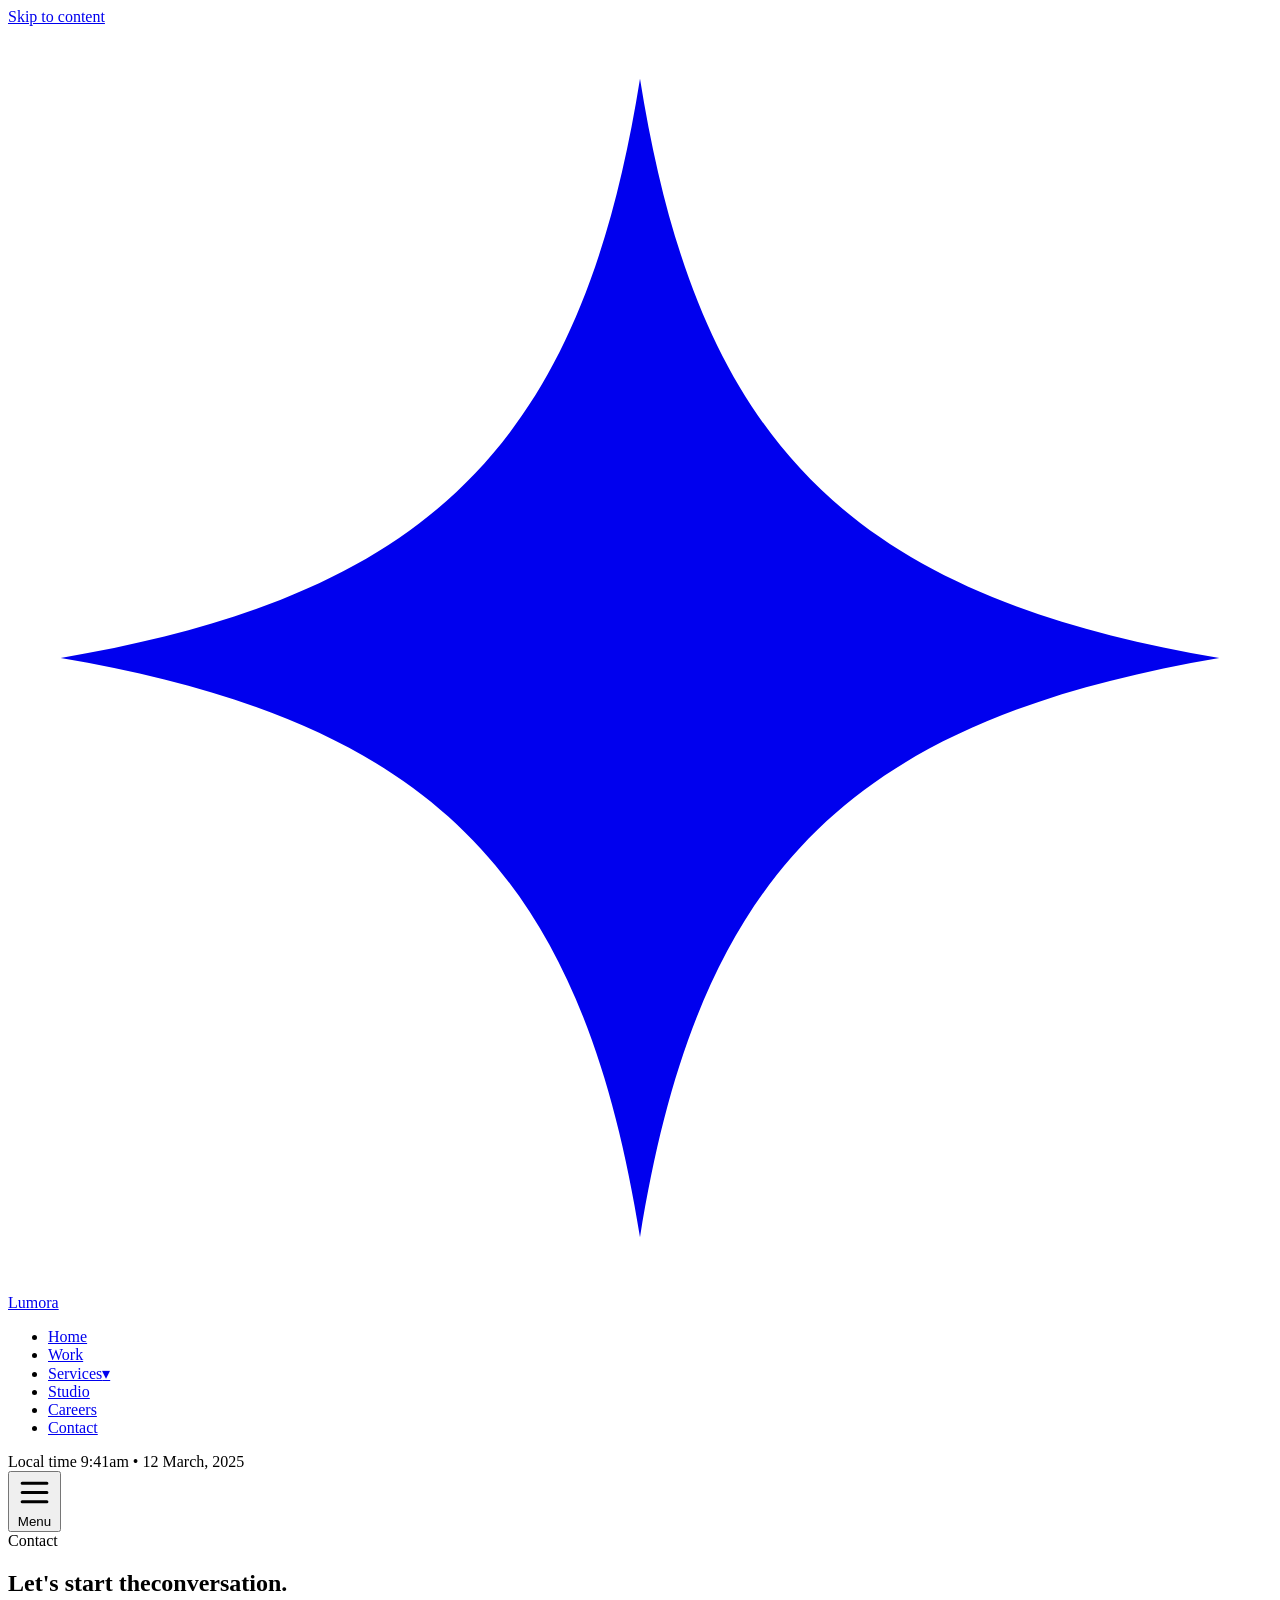
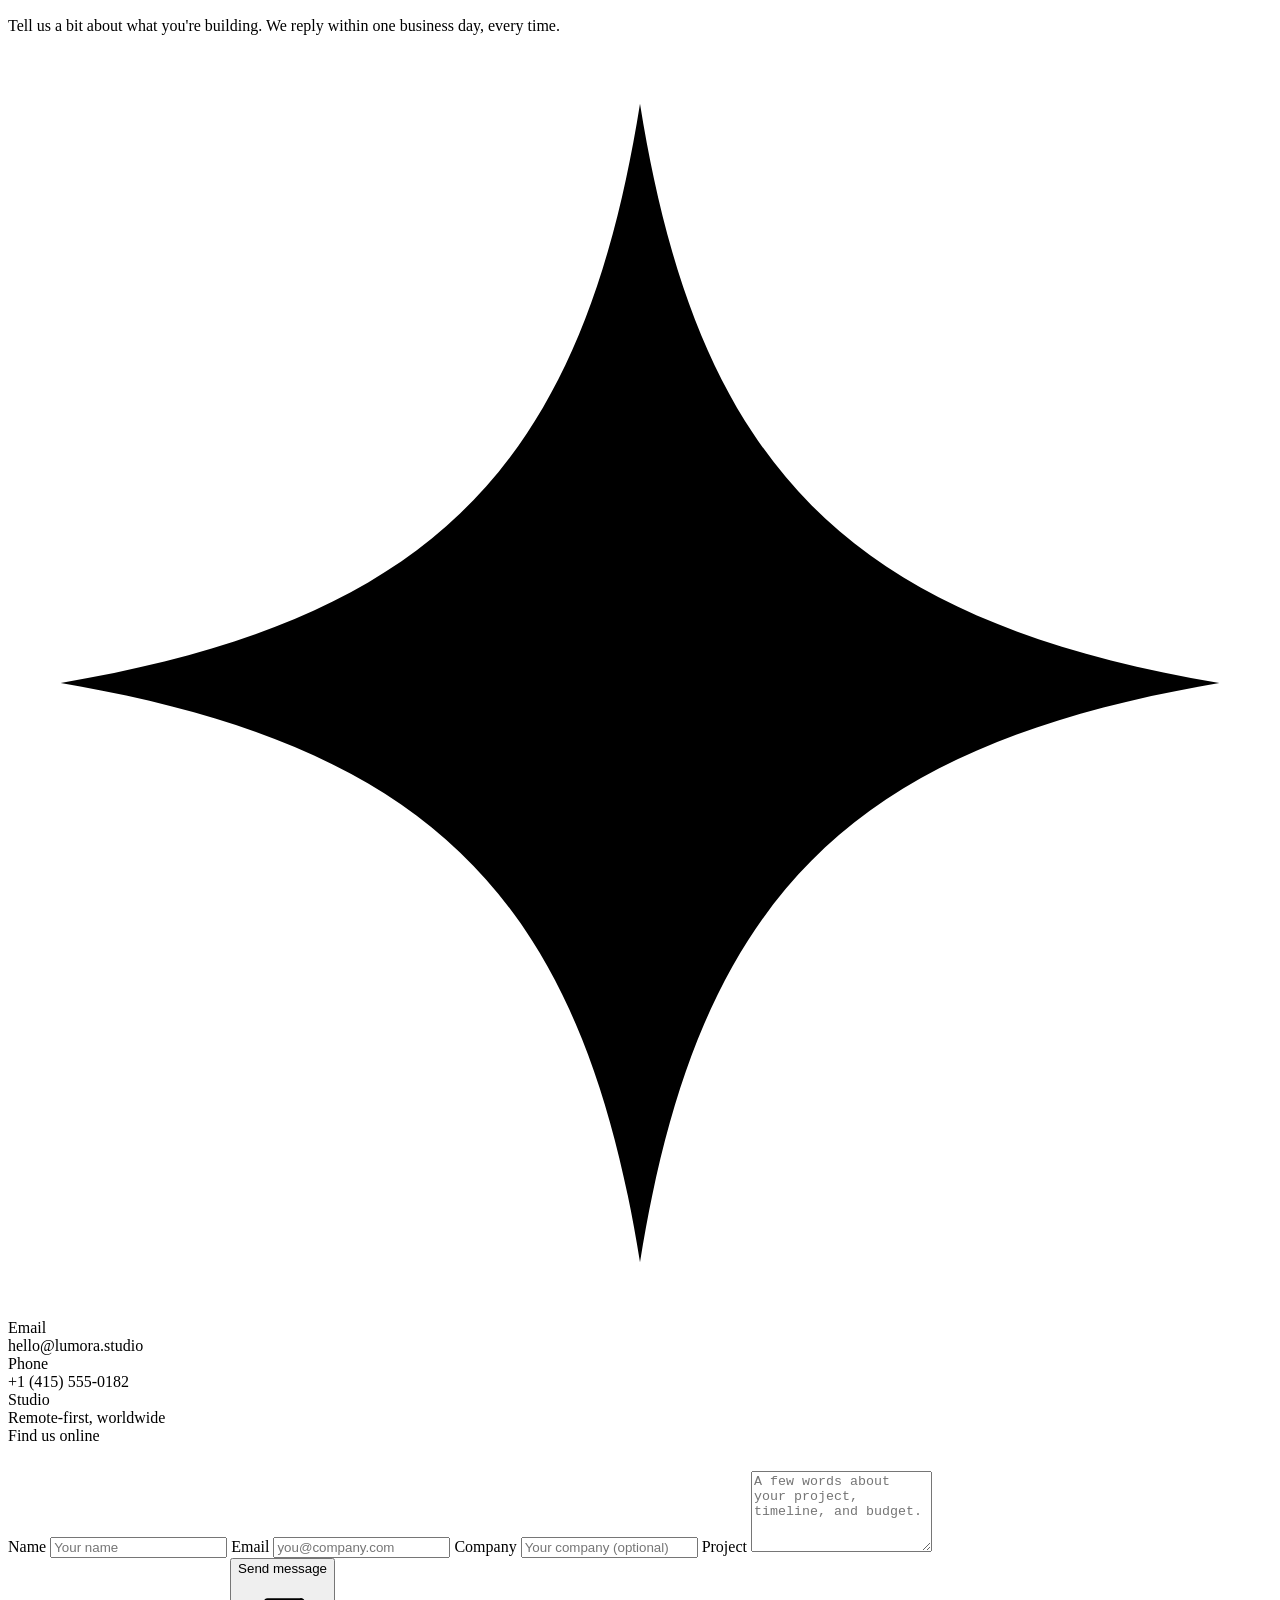
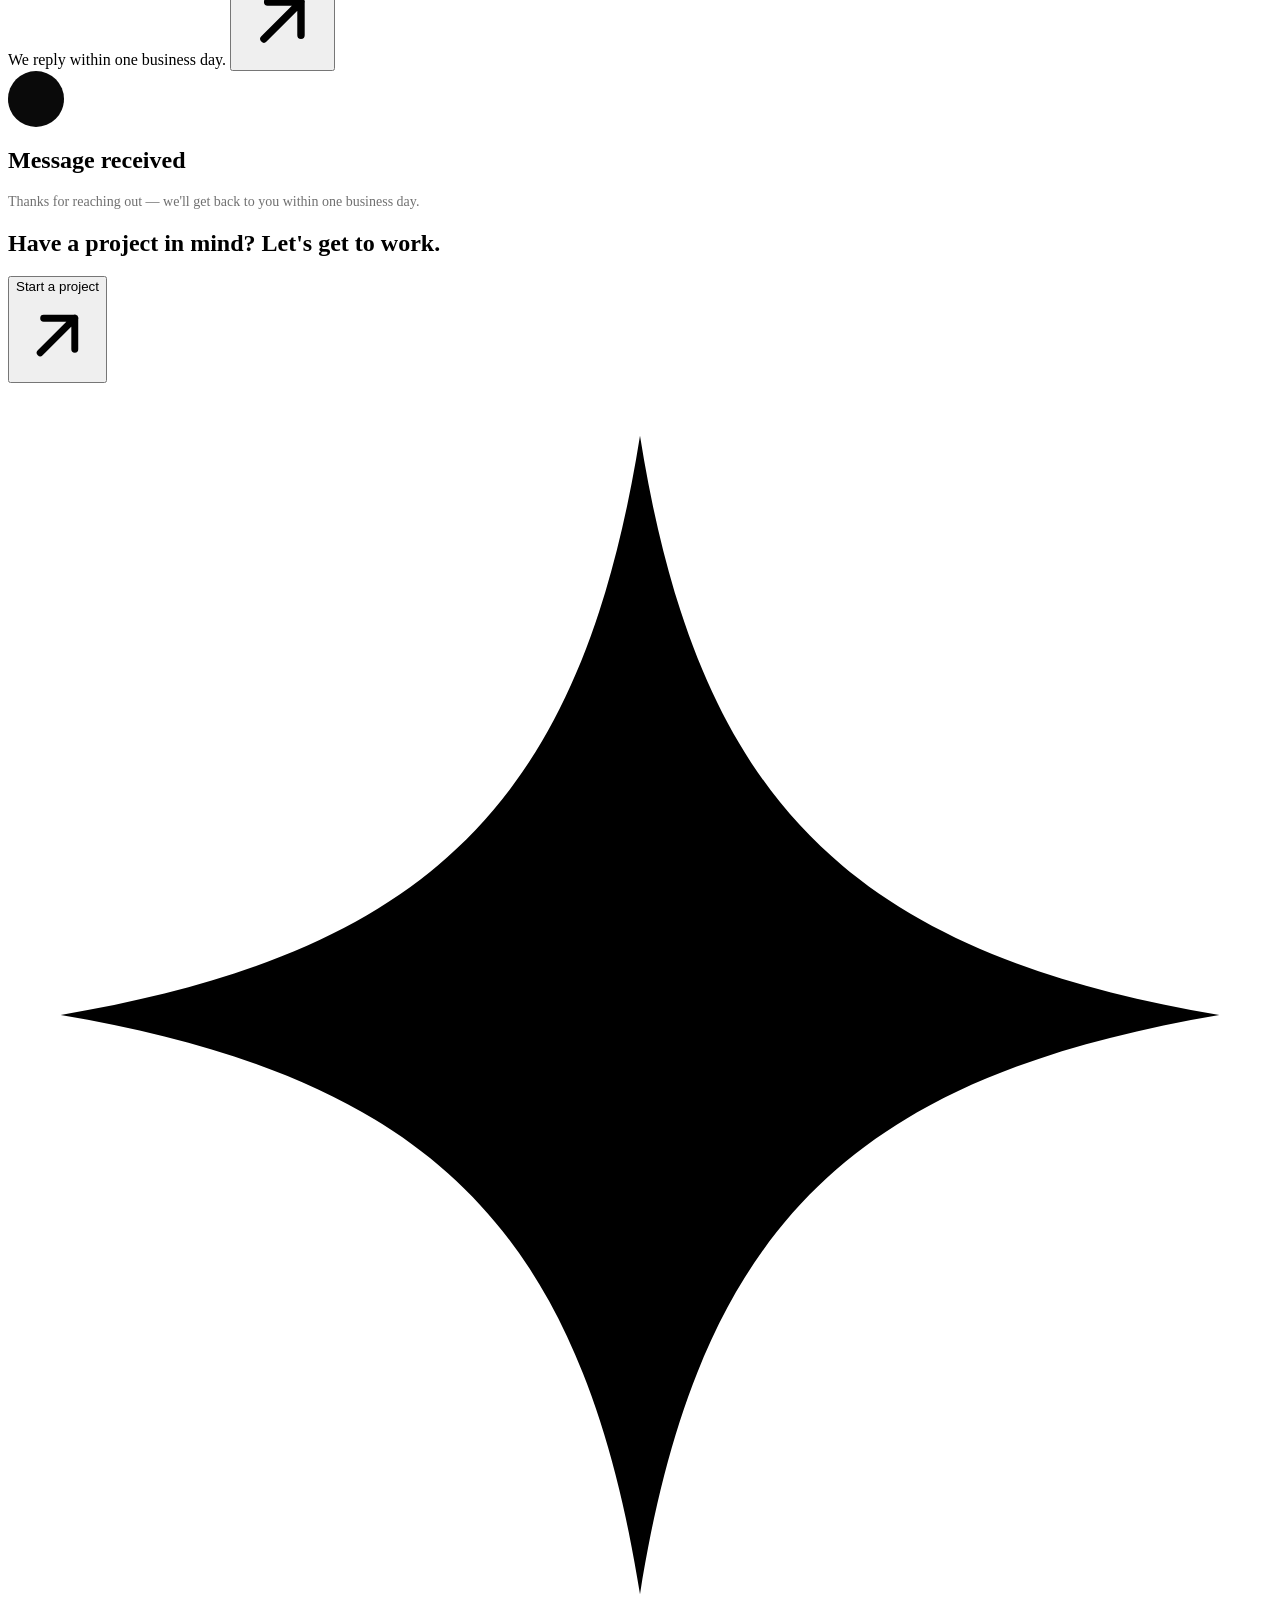
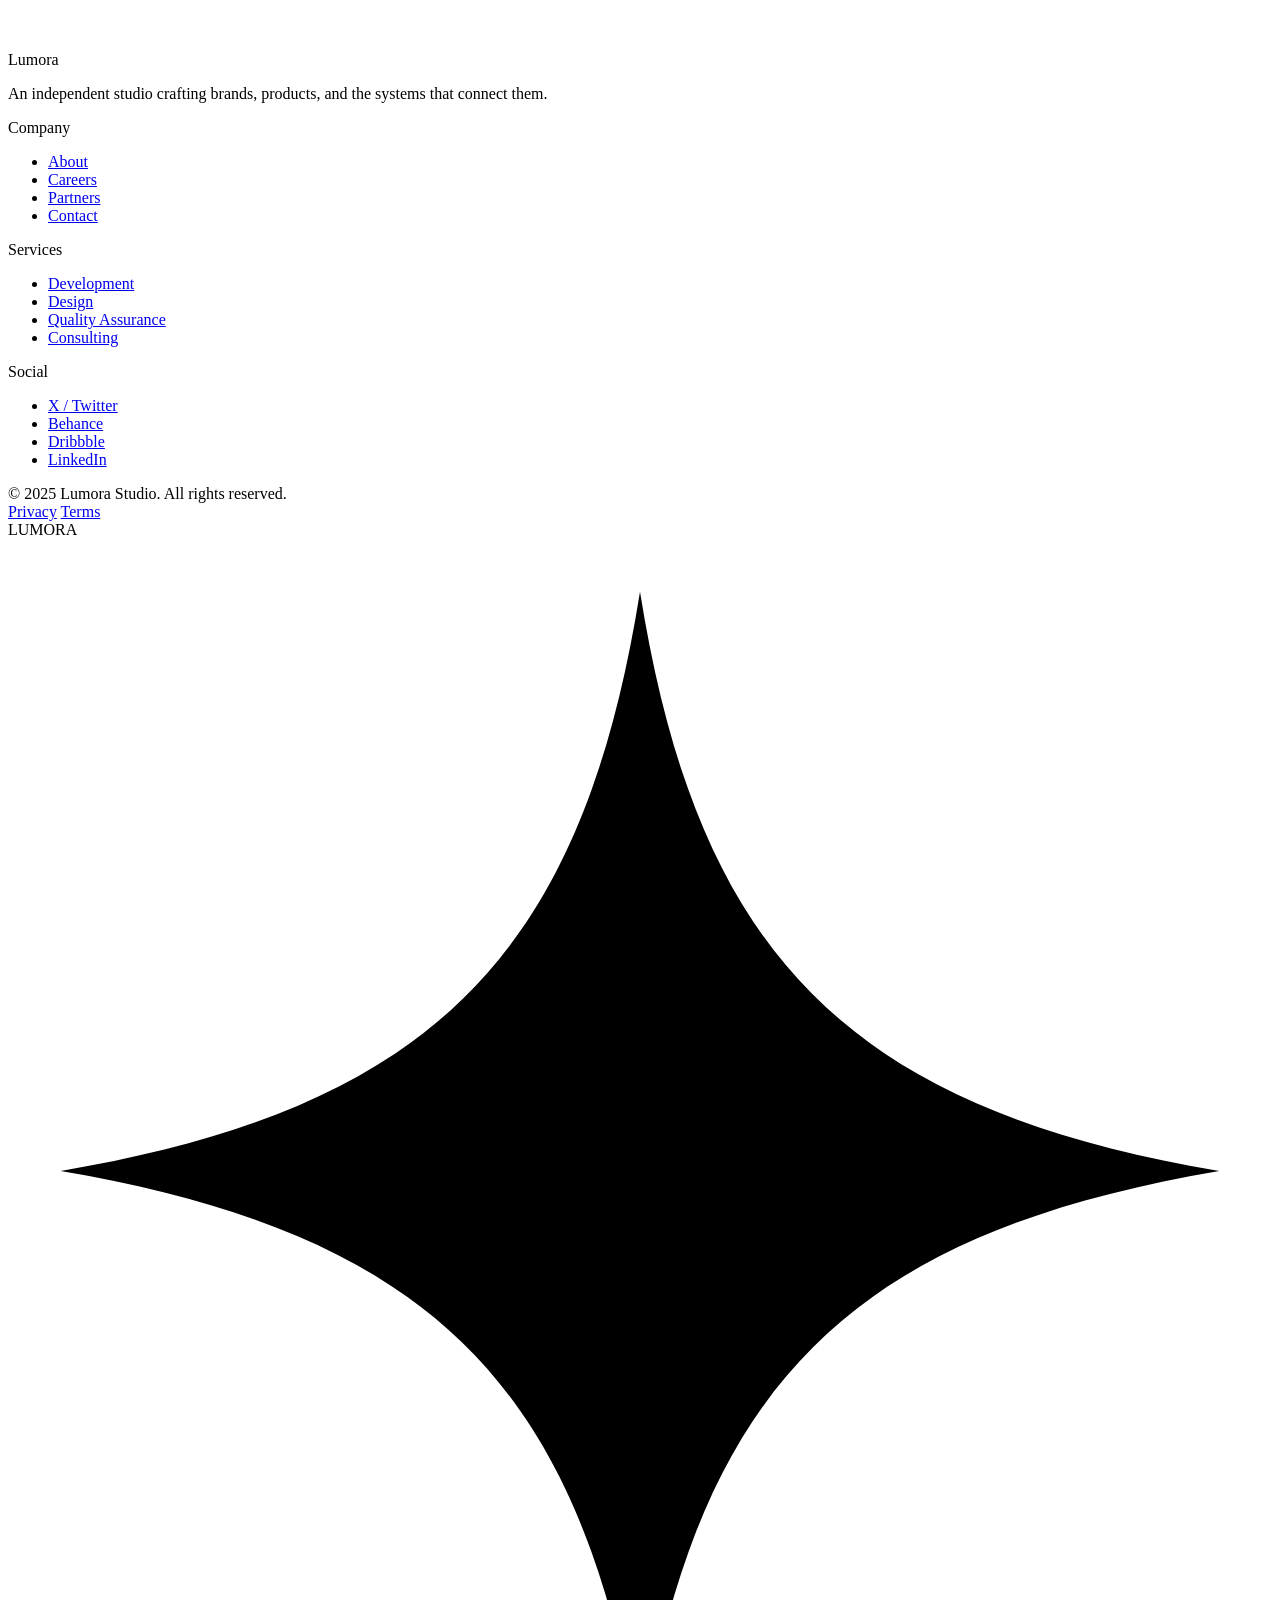
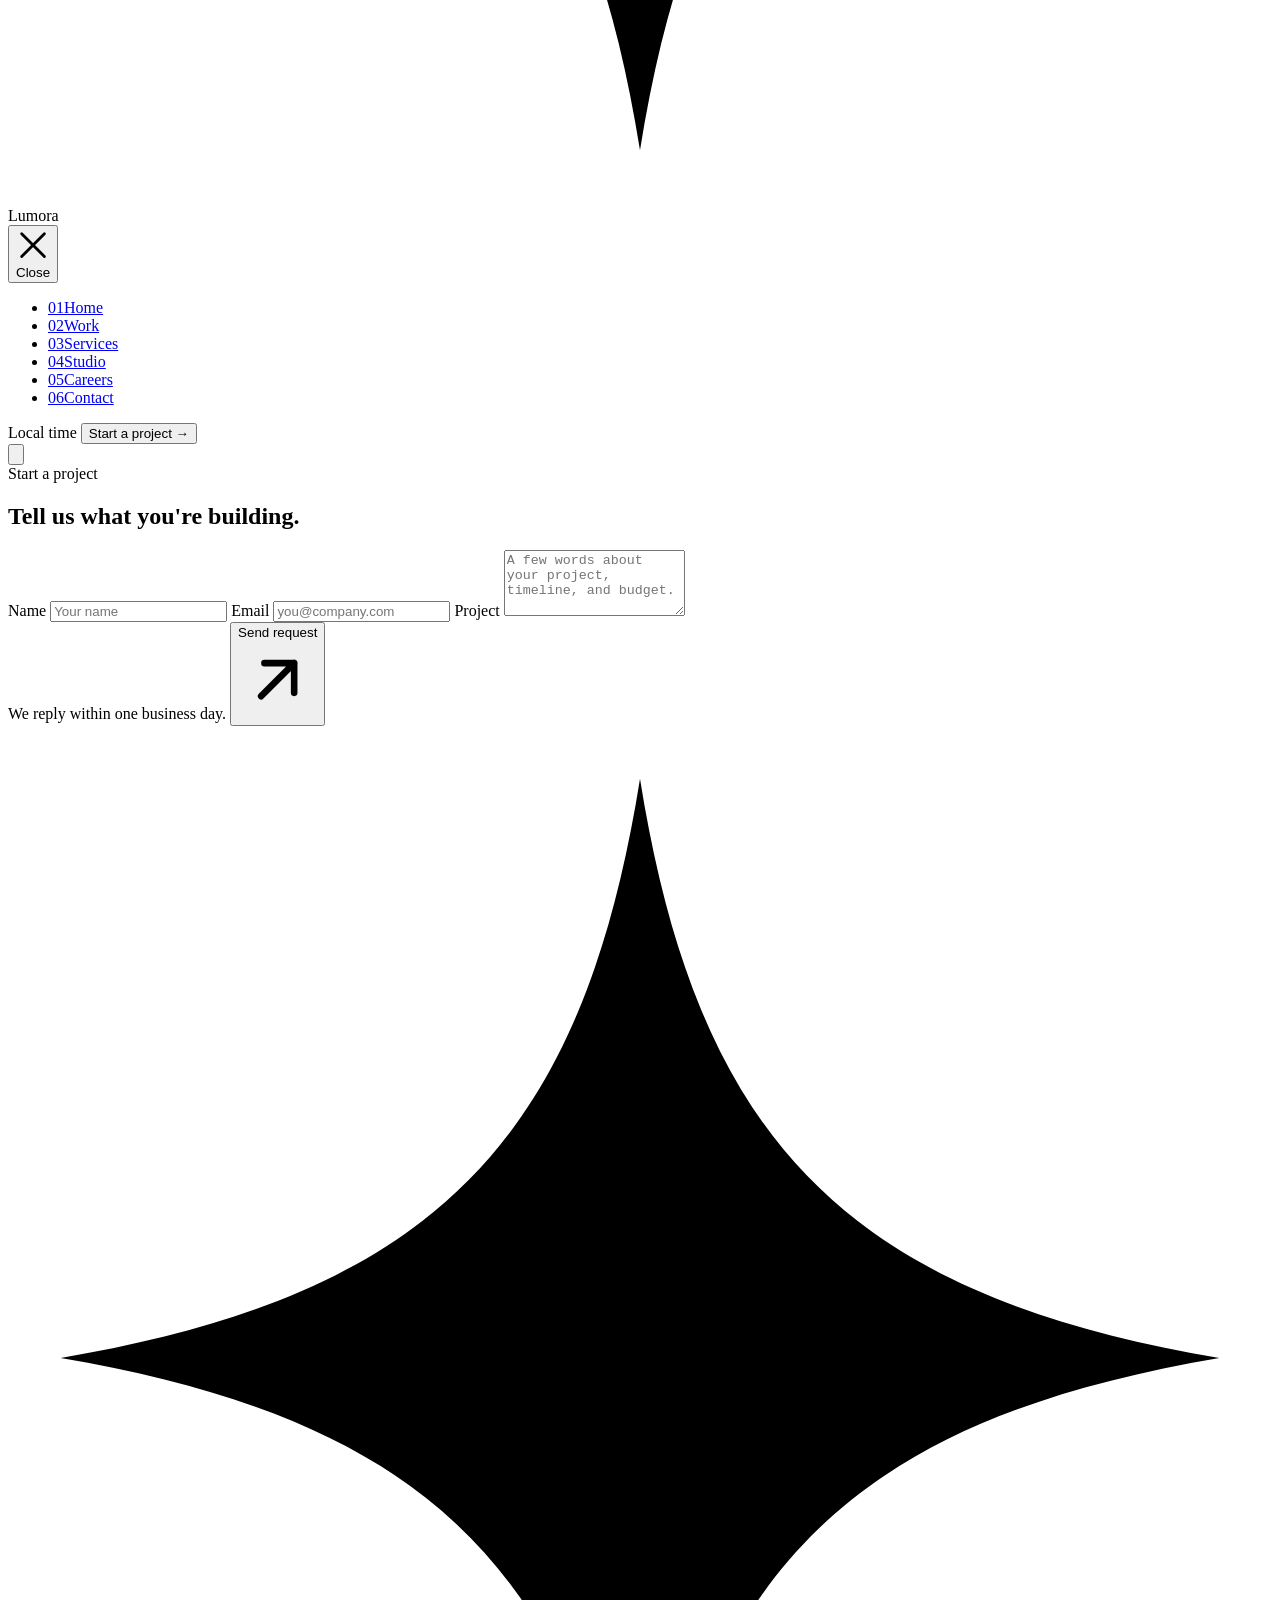
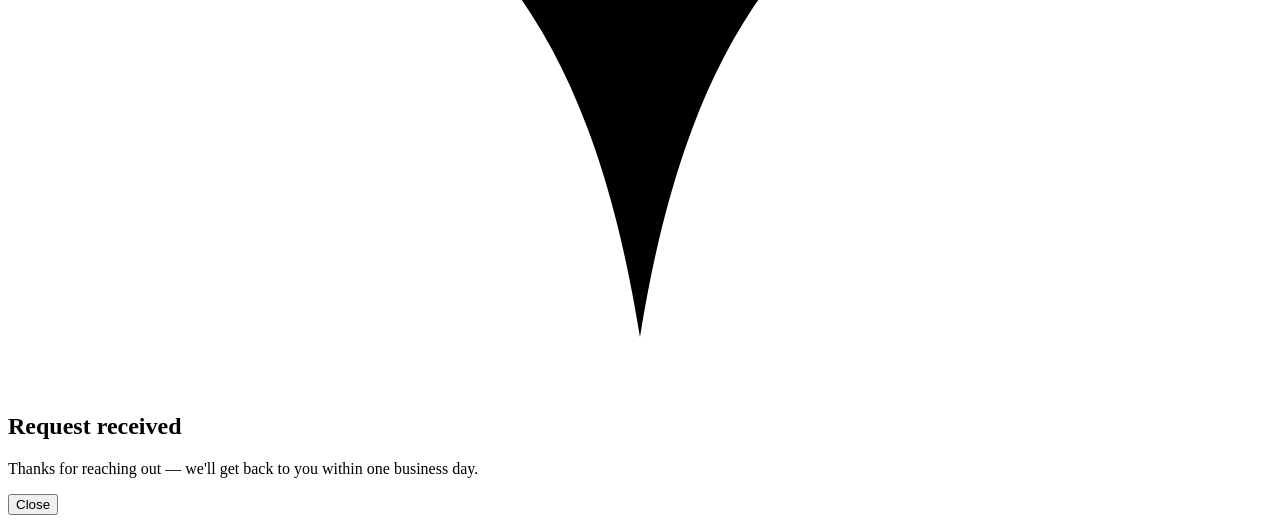
==== commit 8c3344e0: "Update contact.html" ====
--- a/contact.html
+++ b/contact.html
@@ -1,199 +1,234 @@
-<!doctype html>
+<!DOCTYPE html>
 <html lang="en">
 <head>
-<meta charset="utf-8">
-<meta name="viewport" content="width=device-width, initial-scale=1">
-<title>Book a Visit — Baseline Tennis Club</title>
-<meta name="description" content="Come see the courts at Baseline Tennis Club & Academy.">
+<meta charset="UTF-8" />
+<meta name="viewport" content="width=device-width, initial-scale=1.0" />
+<title>Contact — Lumora Studio</title>
+<meta name="description" content="Get in touch with Lumora — tell us about your project and we'll reply within one business day." />
+<meta name="theme-color" content="#0a0a0a" />
 <link rel="preconnect" href="https://fonts.googleapis.com">
-<link href="https://fonts.googleapis.com/css2?family=Onest:wght@400;500&display=swap" rel="stylesheet">
-<link rel="stylesheet" href="css/style.css">
+<link rel="preconnect" href="https://fonts.gstatic.com" crossorigin>
+<link href="https://fonts.googleapis.com/css2?family=Onest:wght@400;500;600;700&display=swap" rel="stylesheet">
+<link rel="stylesheet" href="assets/styles.css">
+</head>
+<body class="subpage">
+<a href="#main" class="skip-link">Skip to content</a>
+<header id="site-header">
+  <div class="shell header-inner">
+    <a href="index.html" class="brand-btn hover-spring">
+      <span class="icon"><svg viewBox="0 0 48 48" fill="currentColor"><path d="M24 2c2.2 13.8 7.9 19.6 22 22-14.1 2.4-19.8 8.2-22 22-2.2-13.8-7.9-19.6-22-22 14.1-2.4 19.8-8.2 22-22Z"/></svg></span>
+      Lumora
+    </a>
+    <nav class="primary-nav" aria-label="Primary">
+      <ul>
+        <li><a href="index.html"><span class="nav-item">Home</span></a></li>
+        <li><a href="work.html"><span class="nav-item">Work</span></a></li>
+        <li><a href="services.html"><span class="nav-item">Services<span class="caret">▾</span></span></a></li>
+        <li><a href="studio.html"><span class="nav-item">Studio</span></a></li>
+        <li><a href="careers.html"><span class="nav-item">Careers</span></a></li>
+        <li><a href="contact.html" aria-current="page"><span class="nav-item">Contact</span></a></li>
+      </ul>
+    </nav>
+    <div class="header-right">
+      <div class="clock-chip">
+        <span class="label">Local time</span>
+        <span class="time" id="clock-time">9:41am</span>
+        <span class="sep">•</span>
+        <span class="date" id="clock-date">12 March, 2025</span>
+      </div>
+      <button class="menu-btn" data-menu="open">
+        <span class="inner">
+          <span class="icon" style="font-size:.875rem"><svg viewBox="0 0 24 24" fill="none" stroke="currentColor" stroke-width="2" stroke-linecap="round"><path d="M4 6h16M4 12h16M4 18h16"/></svg></span>
+          <span class="menu-word">Menu</span>
+        </span>
+      </button>
+    </div>
+  </div>
+</header>
+<main id="main">
+<section class="page-hero">
+    <div class="shell">
+      <div class="eyebrow dark pill reveal reveal-fade">Contact</div>
+      <h1><span class="line-wrap"><span class="line-inner">Let's start the</span></span><span class="line-wrap"><span class="line-inner">conversation.</span></span></h1>
+      <p class="intro reveal reveal-fade up">Tell us a bit about what you're building. We reply within one business day, every time.</p>
+    </div>
+    <span class="bg-mark icon"><svg viewBox="0 0 48 48" fill="currentColor"><path d="M24 2c2.2 13.8 7.9 19.6 22 22-14.1 2.4-19.8 8.2-22 22-2.2-13.8-7.9-19.6-22-22 14.1-2.4 19.8-8.2 22-22Z"/></svg></span>
+  </section>
+
+  <section class="contact-grid">
+    <div class="shell">
+      <div class="contact-info reveal reveal-fade up">
+        <div class="block">
+          <div class="cap">Email</div>
+          <div class="val">hello@lumora.studio</div>
+        </div>
+        <div class="block">
+          <div class="cap">Phone</div>
+          <div class="val">+1 (415) 555-0182</div>
+        </div>
+        <div class="block">
+          <div class="cap">Studio</div>
+          <div class="val">Remote-first, worldwide</div>
+        </div>
+        <div class="block">
+          <div class="cap">Find us online</div>
+          <div class="socials" style="display:flex;gap:.5rem;margin-top:.5rem">
+            <a href="#" class="social x hover-spring"><span class="icon"><svg viewBox="0 0 24 24" fill="none" stroke="currentColor" stroke-width="2" stroke-linecap="round"><path d="M4 4l16 16M20 4 4 20"/></svg></span></a>
+            <a href="#" class="social other hover-spring"><span class="icon"><svg viewBox="0 0 24 24" fill="none" stroke="currentColor" stroke-width="1.6"><circle cx="12" cy="12" r="9"/><circle cx="12" cy="12" r="3.2" fill="currentColor" stroke="none"/></svg></span></a>
+            <a href="#" class="social other hover-spring"><span class="icon"><svg viewBox="0 0 24 24" fill="none" stroke="currentColor" stroke-width="1.6"><circle cx="12" cy="12" r="9"/><circle cx="12" cy="12" r="3.2" fill="currentColor" stroke="none"/></svg></span></a>
+          </div>
+        </div>
+      </div>
+
+      <div class="contact-form-panel reveal reveal-scale">
+        <form id="contact-page-form">
+          <label>
+            <span class="cap">Name</span>
+            <input type="text" name="name" required placeholder="Your name" />
+          </label>
+          <label>
+            <span class="cap">Email</span>
+            <input type="email" name="email" required placeholder="you@company.com" />
+          </label>
+          <label>
+            <span class="cap">Company</span>
+            <input type="text" name="company" placeholder="Your company (optional)" />
+          </label>
+          <label>
+            <span class="cap">Project</span>
+            <textarea name="project" rows="5" required placeholder="A few words about your project, timeline, and budget."></textarea>
+          </label>
+          <div class="modal-bottom">
+            <span class="note">We reply within one business day.</span>
+            <button class="pill-btn dark with-arrow" type="submit">
+              <span class="pill-inner" id="contact-submit-label">Send message<span class="pill-badge arrow-up-right"><span class="icon"><svg viewBox="0 0 24 24" fill="none" stroke="currentColor" stroke-width="2" stroke-linecap="round" stroke-linejoin="round"><path d="M7 17 17 7M8 7h9v9"/></svg></span></span>
+            </button>
+          </div>
+        </form>
+        <div class="form-success" id="contact-page-success">
+          <div class="badge" style="width:3.5rem;height:3.5rem;display:grid;place-items:center;border-radius:9999px;background:#0a0a0a;color:#cf8047;font-size:1.5rem"><span class="icon"><svg viewBox="0 0 48 48" fill="currentColor"><path d="M24 2c2.2 13.8 7.9 19.6 22 22-14.1 2.4-19.8 8.2-22 22-2.2-13.8-7.9-19.6-22-22 14.1-2.4 19.8-8.2 22-22Z"/></svg></span></div>
+          <h2 style="font-size:1.5rem;font-weight:600">Message received</h2>
+          <p style="font-size:.875rem;color:rgba(17,17,17,.6)">Thanks for reaching out — we'll get back to you within one business day.</p>
+        </div>
+      </div>
+    </div>
+  </section>
+</main>
+<footer>
+  <div class="shell">
+    <div class="footer-cta">
+      <h2 class="footer-h2">
+        <span class="line-wrap"><span class="line-inner">Have a project in mind?</span></span>
+        <span class="line-wrap"><span class="line-inner">Let's get to work.</span></span>
+      </h2>
+      <button class="pill-btn light with-arrow" data-modal="open">
+        <span class="pill-inner">Start a project<span class="pill-badge arrow-up-right"><span class="icon"><svg viewBox="0 0 24 24" fill="none" stroke="currentColor" stroke-width="2" stroke-linecap="round" stroke-linejoin="round"><path d="M7 17 17 7M8 7h9v9"/></svg></span></span>
+      </button>
+    </div>
+    <div class="footer-cols">
+      <div class="footer-col">
+        <div class="footer-brand"><span class="icon"><svg viewBox="0 0 48 48" fill="currentColor"><path d="M24 2c2.2 13.8 7.9 19.6 22 22-14.1 2.4-19.8 8.2-22 22-2.2-13.8-7.9-19.6-22-22 14.1-2.4 19.8-8.2 22-22Z"/></svg></span>Lumora</div>
+        <p class="footer-tagline">An independent studio crafting brands, products, and the systems that connect them.</p>
+      </div>
+      <div class="footer-col">
+        <div class="footer-col-title">Company</div>
+        <ul>
+          <li><a href="studio.html" class="anim-link"><span class="inner">About</span></a></li>
+          <li><a href="careers.html" class="anim-link"><span class="inner">Careers</span></a></li>
+          <li><a href="studio.html#partners" class="anim-link"><span class="inner">Partners</span></a></li>
+          <li><a href="contact.html" class="anim-link"><span class="inner">Contact</span></a></li>
+        </ul>
+      </div>
+      <div class="footer-col">
+        <div class="footer-col-title">Services</div>
+        <ul>
+          <li><a href="services.html#development" class="anim-link"><span class="inner">Development</span></a></li>
+          <li><a href="services.html#design" class="anim-link"><span class="inner">Design</span></a></li>
+          <li><a href="services.html#qa" class="anim-link"><span class="inner">Quality Assurance</span></a></li>
+          <li><a href="services.html#consulting" class="anim-link"><span class="inner">Consulting</span></a></li>
+        </ul>
+      </div>
+      <div class="footer-col">
+        <div class="footer-col-title">Social</div>
+        <ul>
+          <li><a href="#" class="anim-link"><span class="inner">X / Twitter</span></a></li>
+          <li><a href="#" class="anim-link"><span class="inner">Behance</span></a></li>
+          <li><a href="#" class="anim-link"><span class="inner">Dribbble</span></a></li>
+          <li><a href="#" class="anim-link"><span class="inner">LinkedIn</span></a></li>
+        </ul>
+      </div>
+    </div>
+    <div class="legal-bar">
+      <span>© 2025 Lumora Studio. All rights reserved.</span>
+      <div class="legal-links">
+        <a href="#" class="anim-link legal"><span class="inner">Privacy</span></a>
+        <a href="#" class="anim-link legal"><span class="inner">Terms</span></a>
+      </div>
+    </div>
+  </div>
+  <div class="footer-watermark">LUMORA</div>
+</footer>
+<nav id="nav-menu" aria-hidden="true">
+  <div class="shell top-bar">
+    <div class="brand"><span class="icon"><svg viewBox="0 0 48 48" fill="currentColor"><path d="M24 2c2.2 13.8 7.9 19.6 22 22-14.1 2.4-19.8 8.2-22 22-2.2-13.8-7.9-19.6-22-22 14.1-2.4 19.8-8.2 22-22Z"/></svg></span>Lumora</div>
+    <button class="close-btn" data-menu="close"><span class="icon"><svg viewBox="0 0 24 24" fill="none" stroke="currentColor" stroke-width="2" stroke-linecap="round"><path d="M4 4l16 16M20 4 4 20"/></svg></span>Close</button>
+  </div>
+  <nav aria-label="Full menu">
+    <ul>
+      <li><a class="menu-item" href="index.html" style="transition-delay:80ms"><span class="idx">01</span><span class="label">Home</span></a></li>
+      <li><a class="menu-item" href="work.html" style="transition-delay:125ms"><span class="idx">02</span><span class="label">Work</span></a></li>
+      <li><a class="menu-item" href="services.html" style="transition-delay:170ms"><span class="idx">03</span><span class="label">Services</span></a></li>
+      <li><a class="menu-item" href="studio.html" style="transition-delay:215ms"><span class="idx">04</span><span class="label">Studio</span></a></li>
+      <li><a class="menu-item" href="careers.html" style="transition-delay:260ms"><span class="idx">05</span><span class="label">Careers</span></a></li>
+      <li><a class="menu-item" href="contact.html" style="transition-delay:305ms"><span class="idx">06</span><span class="label">Contact</span></a></li>
+    </ul>
+  </nav>
+  <div class="shell bottom-bar">
+    <span id="menu-local-time">Local time</span>
+    <button class="start-link" data-modal="open">Start a project →</button>
+  </div>
+</nav>
+<div id="request-modal" role="dialog" aria-modal="true" aria-hidden="true">
+  <div class="panel">
+    <button class="modal-close" data-modal="close"><span class="icon"><svg viewBox="0 0 24 24" fill="none" stroke="currentColor" stroke-width="2" stroke-linecap="round"><path d="M4 4l16 16M20 4 4 20"/></svg></span></button>
+
+    <div class="modal-head" id="modal-head">
+      <div class="kicker"><span class="dot"></span>Start a project</div>
+      <h2>Tell us what you're building.</h2>
+    </div>
+
+    <form id="request-form">
+      <label>
+        <span class="cap">Name</span>
+        <input type="text" name="name" required placeholder="Your name" />
+      </label>
+      <label>
+        <span class="cap">Email</span>
+        <input type="email" name="email" required placeholder="you@company.com" />
+      </label>
+      <label>
+        <span class="cap">Project</span>
+        <textarea name="project" rows="4" required placeholder="A few words about your project, timeline, and budget."></textarea>
+      </label>
+      <div class="modal-bottom">
+        <span class="note">We reply within one business day.</span>
+        <button class="pill-btn dark with-arrow" type="submit" id="submit-btn">
+          <span class="pill-inner" id="submit-label">Send request<span class="pill-badge arrow-up-right"><span class="icon"><svg viewBox="0 0 24 24" fill="none" stroke="currentColor" stroke-width="2" stroke-linecap="round" stroke-linejoin="round"><path d="M7 17 17 7M8 7h9v9"/></svg></span></span>
+        </button>
+      </div>
+    </form>
+
+    <div class="modal-success" id="modal-success">
+      <div class="badge"><span class="icon"><svg viewBox="0 0 48 48" fill="currentColor"><path d="M24 2c2.2 13.8 7.9 19.6 22 22-14.1 2.4-19.8 8.2-22 22-2.2-13.8-7.9-19.6-22-22 14.1-2.4 19.8-8.2 22-22Z"/></svg></span></div>
+      <h2>Request received</h2>
+      <p>Thanks for reaching out — we'll get back to you within one business day.</p>
+      <button class="pill-btn dark no-arrow" id="success-close"><span class="pill-inner">Close</span></button>
+    </div>
+  </div>
+</div>
 <script type="importmap">
-{ "imports": { "lenis": "https://cdn.jsdelivr.net/npm/lenis@1.1.18/+esm" } }
+{ "imports": { "lenis": "https://unpkg.com/lenis@1.3.23/dist/lenis.mjs" } }
 </script>
-</head>
-<body>
-
-<div class="menu-overlay">
-  <div class="backdrop"></div>
-  <div class="menu-panel">
-    <div class="menu-inner">
-      <div class="menu-top">
-        <div class="brand" style="flex:none;">
-          <svg viewBox="0 0 24 24" fill="none" stroke="currentColor" stroke-width="1.8" stroke-linecap="round"><circle cx="12" cy="12" r="9"/><path d="M4.8 5.6A9 9 0 0 0 4.8 18.4"/><path d="M19.2 5.6a9 9 0 0 1 0 12.8"/></svg>
-          Baseline
-        </div>
-        <button class="menu-close" data-close-menu aria-label="Close menu">
-          <svg viewBox="0 0 24 24" fill="none" stroke="currentColor" stroke-width="1.8" stroke-linecap="round"><path d="M6 6l12 12M18 6L6 18"/></svg>
-        </button>
-      </div>
-      <nav class="menu-nav">
-        <a href="programs.html" data-nav-link>Programs</a>
-        <a href="facilities.html" data-nav-link>Facilities</a>
-        <a href="testimonials.html" data-nav-link>Reviews</a>
-        <a href="contact.html" data-nav-link>Contact</a>
-      </nav>
-      <div class="menu-bottom">
-        <a class="pill-btn light" href="contact.html">
-          Book a Visit
-          <svg viewBox="0 0 24 24" fill="none" stroke="currentColor" stroke-width="1.8" stroke-linecap="round"><path d="M5 12h14M13 6l6 6-6 6"/></svg>
-        </a>
-        <nav class="menu-social">
-          <a href="#instagram">Instagram</a><a href="#x">X</a><a href="#youtube">YouTube</a><a href="#linkedin">LinkedIn</a>
-        </nav>
-      </div>
-    </div>
-  </div>
-</div>
-
-<main>
-  <section class="page-hero">
-    <header class="site-header on-dark" style="padding:0;">
-      <nav class="nav-left">
-        <a href="programs.html">Programs & Coaches</a>
-        <a href="facilities.html">Club & Events</a>
-      </nav>
-      <div class="brand">
-        <svg viewBox="0 0 24 24" fill="none" stroke="currentColor" stroke-width="1.8" stroke-linecap="round"><circle cx="12" cy="12" r="9"/><path d="M4.8 5.6A9 9 0 0 0 4.8 18.4"/><path d="M19.2 5.6a9 9 0 0 1 0 12.8"/></svg>
-        Baseline
-      </div>
-      <div class="nav-right">
-        <a class="book-visit-link current-page" href="contact.html">Book a Visit</a>
-        <button class="burger" data-open-menu aria-label="Open menu">
-          <span class="bars"><span></span><span></span></span>
-        </button>
-      </div>
-    </header>
-    <div class="eyebrow light">Book a visit</div>
-    <h1 data-stack>
-      <span class="stack-line">Come see</span><br>
-      <span class="stack-line">the courts</span>
-    </h1>
-    <p>Tell us what you'd like to play and our team will help you lock in a visit.</p>
-  </section>
-
-  <section class="contact-section">
-    <div class="contact-grid">
-      <div class="contact-info">
-        <div class="eyebrow dark">Reach us directly</div>
-        <h2>We're on the courts most days.</h2>
-        <p>A members' tennis club and academy where focused coaching meets championship courts. Drop a line, or fill out the form and we'll be in touch to find a time that works.</p>
-        <address>
-          <a href="mailto:play@baseline.club">play@baseline.club</a>
-          <a href="tel:+12125550148">+1 (212) 555-0148</a>
-          <span style="color:var(--ink-soft);">120 Court Lane, New York</span>
-        </address>
-      </div>
-
-      <div class="contact-panel">
-        <form class="contact-form" id="contactForm" novalidate>
-          <div class="field">
-            <label for="name">Full name</label>
-            <input id="name" name="name" type="text" placeholder="Alex Rivera" required>
-          </div>
-          <div class="field">
-            <label for="email">Email</label>
-            <input id="email" name="email" type="email" placeholder="you@email.com" required>
-          </div>
-          <div class="field">
-            <label for="message">What would you like to play?</label>
-            <textarea id="message" name="message" rows="3" placeholder="I'd love to try a private lesson on the clay courts…"></textarea>
-          </div>
-          <button class="submit-btn" type="submit" id="submitBtn">Request a visit</button>
-        </form>
-
-        <div class="success-panel" id="successPanel">
-          <div class="check">
-            <svg viewBox="0 0 24 24" fill="none" stroke-width="2" stroke-linecap="round" stroke-linejoin="round"><path d="M5 13l4 4L19 7"/></svg>
-          </div>
-          <h3>Request received</h3>
-          <p class="sub" id="successSub">Thanks — our team will be in touch to lock in your visit.</p>
-          <button class="pill-btn solid done" id="doneBtn" type="button">Done</button>
-        </div>
-      </div>
-    </div>
-  </section>
-
-  <footer class="site-footer" id="contact-footer">
-    <div class="footer-cols">
-      <div class="footer-brand">
-        <div class="brand">
-          <svg viewBox="0 0 24 24" fill="none" stroke="currentColor" stroke-width="1.8" stroke-linecap="round"><circle cx="12" cy="12" r="9"/><path d="M4.8 5.6A9 9 0 0 0 4.8 18.4"/><path d="M19.2 5.6a9 9 0 0 1 0 12.8"/></svg>
-          Baseline
-        </div>
-        <p>A members' tennis club and academy where focused coaching meets championship courts.</p>
-        <address>
-          <a href="mailto:play@baseline.club">play@baseline.club</a>
-          <a href="tel:+12125550148">+1 (212) 555-0148</a>
-          <span class="muted">120 Court Lane, New York</span>
-        </address>
-      </div>
-      <nav class="footer-nav">
-        <h4>Programs</h4>
-        <ul>
-          <li><a href="programs.html#junior">Junior Development</a></li>
-          <li><a href="programs.html#performance">Performance Squad</a></li>
-          <li><a href="programs.html#adult">Adult Clinics</a></li>
-          <li><a href="programs.html#private">Private Coaching</a></li>
-        </ul>
-      </nav>
-      <nav class="footer-nav">
-        <h4>Club</h4>
-        <ul>
-          <li><a href="contact.html">Membership</a></li>
-          <li><a href="facilities.html">Facilities</a></li>
-          <li><a href="facilities.html">Events</a></li>
-          <li><a href="contact.html">Pro Shop</a></li>
-        </ul>
-      </nav>
-      <nav class="footer-nav">
-        <h4>Company</h4>
-        <ul>
-          <li><a href="index.html">About</a></li>
-          <li><a href="programs.html">Coaches</a></li>
-          <li><a href="contact.html">Careers</a></li>
-          <li><a href="contact.html">Contact</a></li>
-        </ul>
-      </nav>
-    </div>
-
-    <div class="footer-bottom">
-      <span>© 2026 Baseline Tennis Club. All rights reserved.</span>
-      <nav><a href="#instagram">Instagram</a><a href="#x">X</a><a href="#youtube">YouTube</a><a href="#linkedin">LinkedIn</a></nav>
-      <nav><a href="#privacy">Privacy</a><a href="#terms">Terms</a></nav>
-    </div>
-  </footer>
-</main>
-
-<script type="module">
-import "./js/main.js";
-
-const form = document.getElementById("contactForm");
-const submitBtn = document.getElementById("submitBtn");
-const successPanel = document.getElementById("successPanel");
-const successSub = document.getElementById("successSub");
-const doneBtn = document.getElementById("doneBtn");
-
-form.addEventListener("submit", (e)=>{
-  e.preventDefault();
-  submitBtn.disabled = true;
-  submitBtn.textContent = "Sending…";
-  const name = document.getElementById("name").value.trim();
-  const firstName = name.split(" ")[0] || "there";
-  setTimeout(()=>{
-    form.classList.add("hidden");
-    successSub.textContent = `Thanks, ${firstName} — our team will be in touch to lock in your visit.`;
-    successPanel.classList.add("show");
-  }, 500);
-});
-
-doneBtn.addEventListener("click", ()=>{
-  successPanel.classList.remove("show");
-  form.classList.remove("hidden");
-  form.reset();
-  submitBtn.disabled = false;
-  submitBtn.textContent = "Request a visit";
-});
-</script>
+<script type="module" src="assets/app.js"></script>
 </body>
 </html>
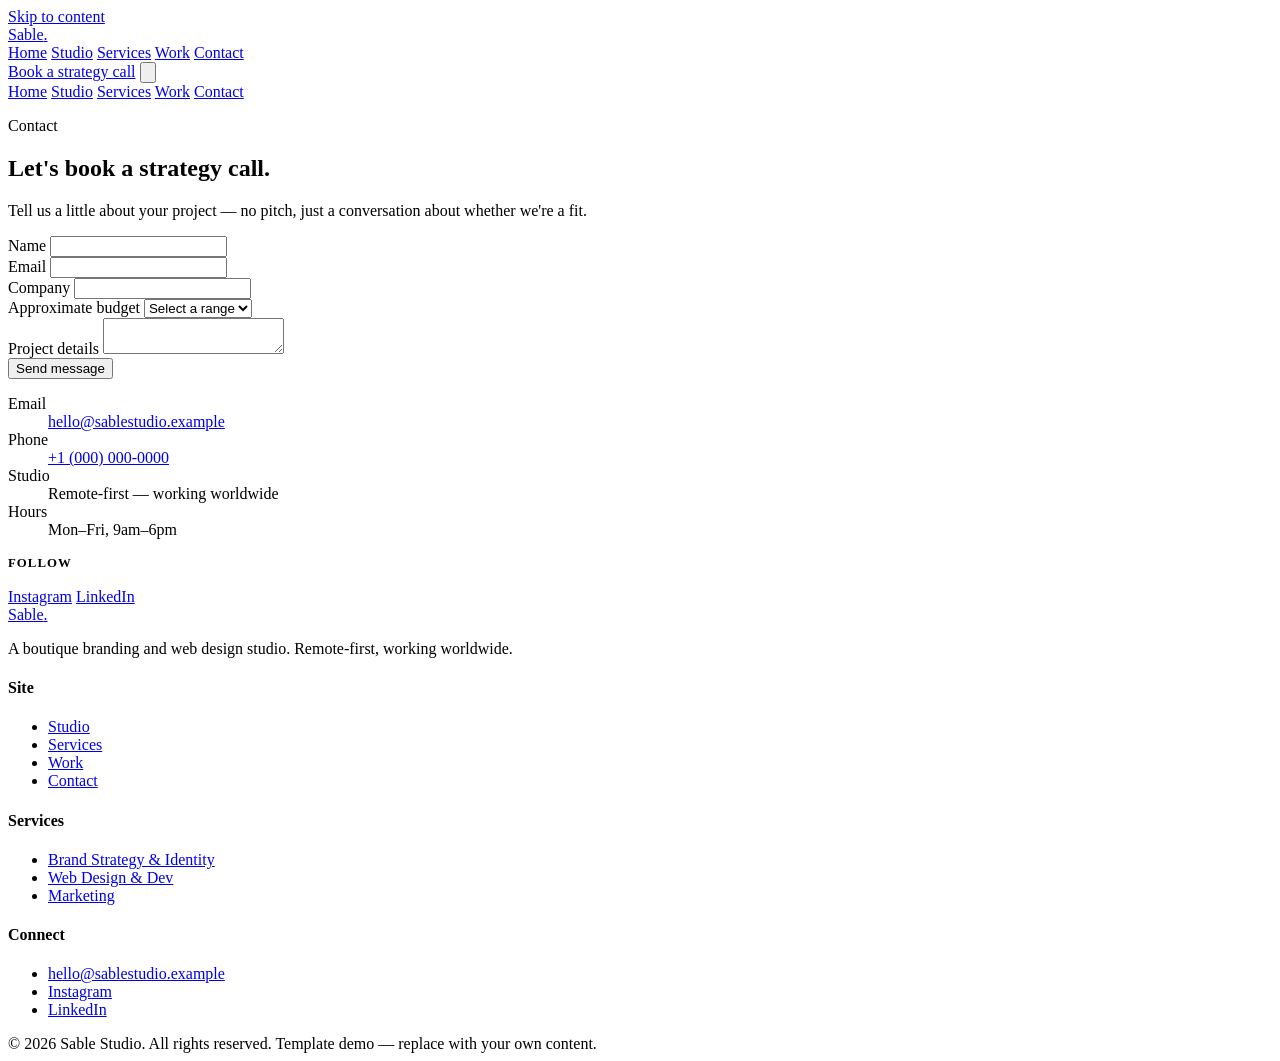
==== commit 217d812b: "Update contact.html" ====
--- a/contact.html
+++ b/contact.html
@@ -1,234 +1,155 @@
-<!DOCTYPE html>
+<!doctype html>
 <html lang="en">
 <head>
-<meta charset="UTF-8" />
-<meta name="viewport" content="width=device-width, initial-scale=1.0" />
-<title>Contact — Lumora Studio</title>
-<meta name="description" content="Get in touch with Lumora — tell us about your project and we'll reply within one business day." />
-<meta name="theme-color" content="#0a0a0a" />
-<link rel="preconnect" href="https://fonts.googleapis.com">
-<link rel="preconnect" href="https://fonts.gstatic.com" crossorigin>
-<link href="https://fonts.googleapis.com/css2?family=Onest:wght@400;500;600;700&display=swap" rel="stylesheet">
+<meta charset="UTF-8">
+<script>document.documentElement.classList.add('js');</script>
+<meta name="viewport" content="width=device-width, initial-scale=1.0">
+<title>Contact — Sable Studio</title>
+<meta name="description" content="Book a strategy call with Sable Studio to discuss a brand, design, or web project.">
+<link rel="icon" href="data:image/svg+xml,%3Csvg xmlns=%27http://www.w3.org/2000/svg%27 viewBox=%270 0 24 24%27%3E%3Crect width=%2724%27 height=%2724%27 rx=%276%27 fill=%27%23b85c38%27/%3E%3Ctext x=%2712%27 y=%2717%27 font-family=%27Georgia,serif%27 font-weight=%27600%27 font-size=%2714%27 fill=%27%23faf6f0%27 text-anchor=%27middle%27%3ES%3C/text%3E%3C/svg%3E">
 <link rel="stylesheet" href="assets/styles.css">
 </head>
-<body class="subpage">
-<a href="#main" class="skip-link">Skip to content</a>
-<header id="site-header">
-  <div class="shell header-inner">
-    <a href="index.html" class="brand-btn hover-spring">
-      <span class="icon"><svg viewBox="0 0 48 48" fill="currentColor"><path d="M24 2c2.2 13.8 7.9 19.6 22 22-14.1 2.4-19.8 8.2-22 22-2.2-13.8-7.9-19.6-22-22 14.1-2.4 19.8-8.2 22-22Z"/></svg></span>
-      Lumora
-    </a>
-    <nav class="primary-nav" aria-label="Primary">
-      <ul>
-        <li><a href="index.html"><span class="nav-item">Home</span></a></li>
-        <li><a href="work.html"><span class="nav-item">Work</span></a></li>
-        <li><a href="services.html"><span class="nav-item">Services<span class="caret">▾</span></span></a></li>
-        <li><a href="studio.html"><span class="nav-item">Studio</span></a></li>
-        <li><a href="careers.html"><span class="nav-item">Careers</span></a></li>
-        <li><a href="contact.html" aria-current="page"><span class="nav-item">Contact</span></a></li>
-      </ul>
+<body>
+<a class="skip-link" href="#main">Skip to content</a>
+
+<header class="site-header">
+  <div class="container">
+    <a class="logo" href="index.html">Sable<span>.</span></a>
+    <nav class="nav-links" aria-label="Primary">
+      <a href="index.html">Home</a>
+      <a href="studio.html">Studio</a>
+      <a href="services.html">Services</a>
+      <a href="work.html">Work</a>
+      <a href="contact.html" aria-current="page">Contact</a>
     </nav>
-    <div class="header-right">
-      <div class="clock-chip">
-        <span class="label">Local time</span>
-        <span class="time" id="clock-time">9:41am</span>
-        <span class="sep">•</span>
-        <span class="date" id="clock-date">12 March, 2025</span>
-      </div>
-      <button class="menu-btn" data-menu="open">
-        <span class="inner">
-          <span class="icon" style="font-size:.875rem"><svg viewBox="0 0 24 24" fill="none" stroke="currentColor" stroke-width="2" stroke-linecap="round"><path d="M4 6h16M4 12h16M4 18h16"/></svg></span>
-          <span class="menu-word">Menu</span>
-        </span>
-      </button>
+    <a class="btn btn-primary nav-cta" href="contact.html">Book a strategy call</a>
+    <button class="nav-toggle" aria-label="Toggle menu" aria-expanded="false" aria-controls="mobile-menu">
+      <svg viewBox="0 0 24 24" fill="none" stroke="currentColor" stroke-width="1.8"><path d="M3 6h18M3 12h18M3 18h18" stroke-linecap="round"/></svg>
+    </button>
+  </div>
+  <nav id="mobile-menu" class="mobile-menu" aria-label="Mobile">
+    <a href="index.html">Home</a>
+    <a href="studio.html">Studio</a>
+    <a href="services.html">Services</a>
+    <a href="work.html">Work</a>
+    <a href="contact.html" aria-current="page">Contact</a>
+  </nav>
+</header>
+
+<main id="main">
+
+  <section class="page-hero">
+    <div class="container">
+      <p class="eyebrow">Contact</p>
+      <h1 data-split-words>Let's book a strategy call.</h1>
+      <p class="hero-sub">Tell us a little about your project — no pitch, just a conversation about whether we're a fit.</p>
     </div>
-  </div>
-</header>
-<main id="main">
-<section class="page-hero">
-    <div class="shell">
-      <div class="eyebrow dark pill reveal reveal-fade">Contact</div>
-      <h1><span class="line-wrap"><span class="line-inner">Let's start the</span></span><span class="line-wrap"><span class="line-inner">conversation.</span></span></h1>
-      <p class="intro reveal reveal-fade up">Tell us a bit about what you're building. We reply within one business day, every time.</p>
-    </div>
-    <span class="bg-mark icon"><svg viewBox="0 0 48 48" fill="currentColor"><path d="M24 2c2.2 13.8 7.9 19.6 22 22-14.1 2.4-19.8 8.2-22 22-2.2-13.8-7.9-19.6-22-22 14.1-2.4 19.8-8.2 22-22Z"/></svg></span>
   </section>
 
-  <section class="contact-grid">
-    <div class="shell">
-      <div class="contact-info reveal reveal-fade up">
-        <div class="block">
-          <div class="cap">Email</div>
-          <div class="val">hello@lumora.studio</div>
-        </div>
-        <div class="block">
-          <div class="cap">Phone</div>
-          <div class="val">+1 (415) 555-0182</div>
-        </div>
-        <div class="block">
-          <div class="cap">Studio</div>
-          <div class="val">Remote-first, worldwide</div>
-        </div>
-        <div class="block">
-          <div class="cap">Find us online</div>
-          <div class="socials" style="display:flex;gap:.5rem;margin-top:.5rem">
-            <a href="#" class="social x hover-spring"><span class="icon"><svg viewBox="0 0 24 24" fill="none" stroke="currentColor" stroke-width="2" stroke-linecap="round"><path d="M4 4l16 16M20 4 4 20"/></svg></span></a>
-            <a href="#" class="social other hover-spring"><span class="icon"><svg viewBox="0 0 24 24" fill="none" stroke="currentColor" stroke-width="1.6"><circle cx="12" cy="12" r="9"/><circle cx="12" cy="12" r="3.2" fill="currentColor" stroke="none"/></svg></span></a>
-            <a href="#" class="social other hover-spring"><span class="icon"><svg viewBox="0 0 24 24" fill="none" stroke="currentColor" stroke-width="1.6"><circle cx="12" cy="12" r="9"/><circle cx="12" cy="12" r="3.2" fill="currentColor" stroke="none"/></svg></span></a>
+  <section class="tight">
+    <div class="container">
+      <div class="contact-grid reveal-group">
+
+        <form novalidate>
+          <div class="grid grid-2" style="gap:16px 24px;">
+            <div class="field">
+              <label for="name">Name</label>
+              <input id="name" name="name" type="text" autocomplete="name" required>
+            </div>
+            <div class="field">
+              <label for="email">Email</label>
+              <input id="email" name="email" type="email" autocomplete="email" required>
+            </div>
+          </div>
+          <div class="field">
+            <label for="company">Company</label>
+            <input id="company" name="company" type="text" autocomplete="organization">
+          </div>
+          <div class="field">
+            <label for="budget">Approximate budget</label>
+            <select id="budget" name="budget">
+              <option value="">Select a range</option>
+              <option>Under $10k</option>
+              <option>$10k – $25k</option>
+              <option>$25k – $50k</option>
+              <option>$50k+</option>
+            </select>
+          </div>
+          <div class="field">
+            <label for="message">Project details</label>
+            <textarea id="message" name="message" required></textarea>
+          </div>
+          <button class="btn btn-primary magnetic" type="submit">Send message</button>
+        </form>
+
+        <div>
+          <dl class="contact-info">
+            <dt>Email</dt>
+            <dd><a href="mailto:hello@sablestudio.example">hello@sablestudio.example</a></dd>
+            <dt>Phone</dt>
+            <dd><a href="tel:+10000000000">+1 (000) 000-0000</a></dd>
+            <dt>Studio</dt>
+            <dd>Remote-first — working worldwide</dd>
+            <dt>Hours</dt>
+            <dd>Mon–Fri, 9am–6pm</dd>
+          </dl>
+          <div class="mt-4">
+            <h4 class="muted" style="text-transform:uppercase;font-size:0.8rem;letter-spacing:0.08em;">Follow</h4>
+            <div class="hero-actions mt-1">
+              <a class="btn btn-ghost" href="#">Instagram</a>
+              <a class="btn btn-ghost" href="#">LinkedIn</a>
+            </div>
           </div>
         </div>
-      </div>
 
-      <div class="contact-form-panel reveal reveal-scale">
-        <form id="contact-page-form">
-          <label>
-            <span class="cap">Name</span>
-            <input type="text" name="name" required placeholder="Your name" />
-          </label>
-          <label>
-            <span class="cap">Email</span>
-            <input type="email" name="email" required placeholder="you@company.com" />
-          </label>
-          <label>
-            <span class="cap">Company</span>
-            <input type="text" name="company" placeholder="Your company (optional)" />
-          </label>
-          <label>
-            <span class="cap">Project</span>
-            <textarea name="project" rows="5" required placeholder="A few words about your project, timeline, and budget."></textarea>
-          </label>
-          <div class="modal-bottom">
-            <span class="note">We reply within one business day.</span>
-            <button class="pill-btn dark with-arrow" type="submit">
-              <span class="pill-inner" id="contact-submit-label">Send message<span class="pill-badge arrow-up-right"><span class="icon"><svg viewBox="0 0 24 24" fill="none" stroke="currentColor" stroke-width="2" stroke-linecap="round" stroke-linejoin="round"><path d="M7 17 17 7M8 7h9v9"/></svg></span></span>
-            </button>
-          </div>
-        </form>
-        <div class="form-success" id="contact-page-success">
-          <div class="badge" style="width:3.5rem;height:3.5rem;display:grid;place-items:center;border-radius:9999px;background:#0a0a0a;color:#cf8047;font-size:1.5rem"><span class="icon"><svg viewBox="0 0 48 48" fill="currentColor"><path d="M24 2c2.2 13.8 7.9 19.6 22 22-14.1 2.4-19.8 8.2-22 22-2.2-13.8-7.9-19.6-22-22 14.1-2.4 19.8-8.2 22-22Z"/></svg></span></div>
-          <h2 style="font-size:1.5rem;font-weight:600">Message received</h2>
-          <p style="font-size:.875rem;color:rgba(17,17,17,.6)">Thanks for reaching out — we'll get back to you within one business day.</p>
-        </div>
       </div>
     </div>
   </section>
+
 </main>
-<footer>
-  <div class="shell">
-    <div class="footer-cta">
-      <h2 class="footer-h2">
-        <span class="line-wrap"><span class="line-inner">Have a project in mind?</span></span>
-        <span class="line-wrap"><span class="line-inner">Let's get to work.</span></span>
-      </h2>
-      <button class="pill-btn light with-arrow" data-modal="open">
-        <span class="pill-inner">Start a project<span class="pill-badge arrow-up-right"><span class="icon"><svg viewBox="0 0 24 24" fill="none" stroke="currentColor" stroke-width="2" stroke-linecap="round" stroke-linejoin="round"><path d="M7 17 17 7M8 7h9v9"/></svg></span></span>
-      </button>
-    </div>
-    <div class="footer-cols">
-      <div class="footer-col">
-        <div class="footer-brand"><span class="icon"><svg viewBox="0 0 48 48" fill="currentColor"><path d="M24 2c2.2 13.8 7.9 19.6 22 22-14.1 2.4-19.8 8.2-22 22-2.2-13.8-7.9-19.6-22-22 14.1-2.4 19.8-8.2 22-22Z"/></svg></span>Lumora</div>
-        <p class="footer-tagline">An independent studio crafting brands, products, and the systems that connect them.</p>
+
+<footer class="site-footer">
+  <div class="container">
+    <div class="footer-grid">
+      <div>
+        <a class="logo" href="index.html">Sable<span>.</span></a>
+        <p class="muted mt-2">A boutique branding and web design studio. Remote-first, working worldwide.</p>
       </div>
-      <div class="footer-col">
-        <div class="footer-col-title">Company</div>
+      <div>
+        <h4>Site</h4>
         <ul>
-          <li><a href="studio.html" class="anim-link"><span class="inner">About</span></a></li>
-          <li><a href="careers.html" class="anim-link"><span class="inner">Careers</span></a></li>
-          <li><a href="studio.html#partners" class="anim-link"><span class="inner">Partners</span></a></li>
-          <li><a href="contact.html" class="anim-link"><span class="inner">Contact</span></a></li>
+          <li><a href="studio.html">Studio</a></li>
+          <li><a href="services.html">Services</a></li>
+          <li><a href="work.html">Work</a></li>
+          <li><a href="contact.html">Contact</a></li>
         </ul>
       </div>
-      <div class="footer-col">
-        <div class="footer-col-title">Services</div>
+      <div>
+        <h4>Services</h4>
         <ul>
-          <li><a href="services.html#development" class="anim-link"><span class="inner">Development</span></a></li>
-          <li><a href="services.html#design" class="anim-link"><span class="inner">Design</span></a></li>
-          <li><a href="services.html#qa" class="anim-link"><span class="inner">Quality Assurance</span></a></li>
-          <li><a href="services.html#consulting" class="anim-link"><span class="inner">Consulting</span></a></li>
+          <li><a href="services.html">Brand Strategy &amp; Identity</a></li>
+          <li><a href="services.html">Web Design &amp; Dev</a></li>
+          <li><a href="services.html">Marketing</a></li>
         </ul>
       </div>
-      <div class="footer-col">
-        <div class="footer-col-title">Social</div>
+      <div>
+        <h4>Connect</h4>
         <ul>
-          <li><a href="#" class="anim-link"><span class="inner">X / Twitter</span></a></li>
-          <li><a href="#" class="anim-link"><span class="inner">Behance</span></a></li>
-          <li><a href="#" class="anim-link"><span class="inner">Dribbble</span></a></li>
-          <li><a href="#" class="anim-link"><span class="inner">LinkedIn</span></a></li>
+          <li><a href="mailto:hello@sablestudio.example">hello@sablestudio.example</a></li>
+          <li><a href="#">Instagram</a></li>
+          <li><a href="#">LinkedIn</a></li>
         </ul>
       </div>
     </div>
-    <div class="legal-bar">
-      <span>© 2025 Lumora Studio. All rights reserved.</span>
-      <div class="legal-links">
-        <a href="#" class="anim-link legal"><span class="inner">Privacy</span></a>
-        <a href="#" class="anim-link legal"><span class="inner">Terms</span></a>
-      </div>
+    <div class="footer-bottom">
+      <span>© 2026 Sable Studio. All rights reserved.</span>
+      <span>Template demo — replace with your own content.</span>
     </div>
   </div>
-  <div class="footer-watermark">LUMORA</div>
 </footer>
-<nav id="nav-menu" aria-hidden="true">
-  <div class="shell top-bar">
-    <div class="brand"><span class="icon"><svg viewBox="0 0 48 48" fill="currentColor"><path d="M24 2c2.2 13.8 7.9 19.6 22 22-14.1 2.4-19.8 8.2-22 22-2.2-13.8-7.9-19.6-22-22 14.1-2.4 19.8-8.2 22-22Z"/></svg></span>Lumora</div>
-    <button class="close-btn" data-menu="close"><span class="icon"><svg viewBox="0 0 24 24" fill="none" stroke="currentColor" stroke-width="2" stroke-linecap="round"><path d="M4 4l16 16M20 4 4 20"/></svg></span>Close</button>
-  </div>
-  <nav aria-label="Full menu">
-    <ul>
-      <li><a class="menu-item" href="index.html" style="transition-delay:80ms"><span class="idx">01</span><span class="label">Home</span></a></li>
-      <li><a class="menu-item" href="work.html" style="transition-delay:125ms"><span class="idx">02</span><span class="label">Work</span></a></li>
-      <li><a class="menu-item" href="services.html" style="transition-delay:170ms"><span class="idx">03</span><span class="label">Services</span></a></li>
-      <li><a class="menu-item" href="studio.html" style="transition-delay:215ms"><span class="idx">04</span><span class="label">Studio</span></a></li>
-      <li><a class="menu-item" href="careers.html" style="transition-delay:260ms"><span class="idx">05</span><span class="label">Careers</span></a></li>
-      <li><a class="menu-item" href="contact.html" style="transition-delay:305ms"><span class="idx">06</span><span class="label">Contact</span></a></li>
-    </ul>
-  </nav>
-  <div class="shell bottom-bar">
-    <span id="menu-local-time">Local time</span>
-    <button class="start-link" data-modal="open">Start a project →</button>
-  </div>
-</nav>
-<div id="request-modal" role="dialog" aria-modal="true" aria-hidden="true">
-  <div class="panel">
-    <button class="modal-close" data-modal="close"><span class="icon"><svg viewBox="0 0 24 24" fill="none" stroke="currentColor" stroke-width="2" stroke-linecap="round"><path d="M4 4l16 16M20 4 4 20"/></svg></span></button>
 
-    <div class="modal-head" id="modal-head">
-      <div class="kicker"><span class="dot"></span>Start a project</div>
-      <h2>Tell us what you're building.</h2>
-    </div>
-
-    <form id="request-form">
-      <label>
-        <span class="cap">Name</span>
-        <input type="text" name="name" required placeholder="Your name" />
-      </label>
-      <label>
-        <span class="cap">Email</span>
-        <input type="email" name="email" required placeholder="you@company.com" />
-      </label>
-      <label>
-        <span class="cap">Project</span>
-        <textarea name="project" rows="4" required placeholder="A few words about your project, timeline, and budget."></textarea>
-      </label>
-      <div class="modal-bottom">
-        <span class="note">We reply within one business day.</span>
-        <button class="pill-btn dark with-arrow" type="submit" id="submit-btn">
-          <span class="pill-inner" id="submit-label">Send request<span class="pill-badge arrow-up-right"><span class="icon"><svg viewBox="0 0 24 24" fill="none" stroke="currentColor" stroke-width="2" stroke-linecap="round" stroke-linejoin="round"><path d="M7 17 17 7M8 7h9v9"/></svg></span></span>
-        </button>
-      </div>
-    </form>
-
-    <div class="modal-success" id="modal-success">
-      <div class="badge"><span class="icon"><svg viewBox="0 0 48 48" fill="currentColor"><path d="M24 2c2.2 13.8 7.9 19.6 22 22-14.1 2.4-19.8 8.2-22 22-2.2-13.8-7.9-19.6-22-22 14.1-2.4 19.8-8.2 22-22Z"/></svg></span></div>
-      <h2>Request received</h2>
-      <p>Thanks for reaching out — we'll get back to you within one business day.</p>
-      <button class="pill-btn dark no-arrow" id="success-close"><span class="pill-inner">Close</span></button>
-    </div>
-  </div>
-</div>
-<script type="importmap">
-{ "imports": { "lenis": "https://unpkg.com/lenis@1.3.23/dist/lenis.mjs" } }
-</script>
-<script type="module" src="assets/app.js"></script>
+<script src="assets/vendor/gsap.min.js"></script>
+<script src="assets/vendor/ScrollTrigger.min.js"></script>
+<script src="assets/main.js"></script>
 </body>
 </html>
